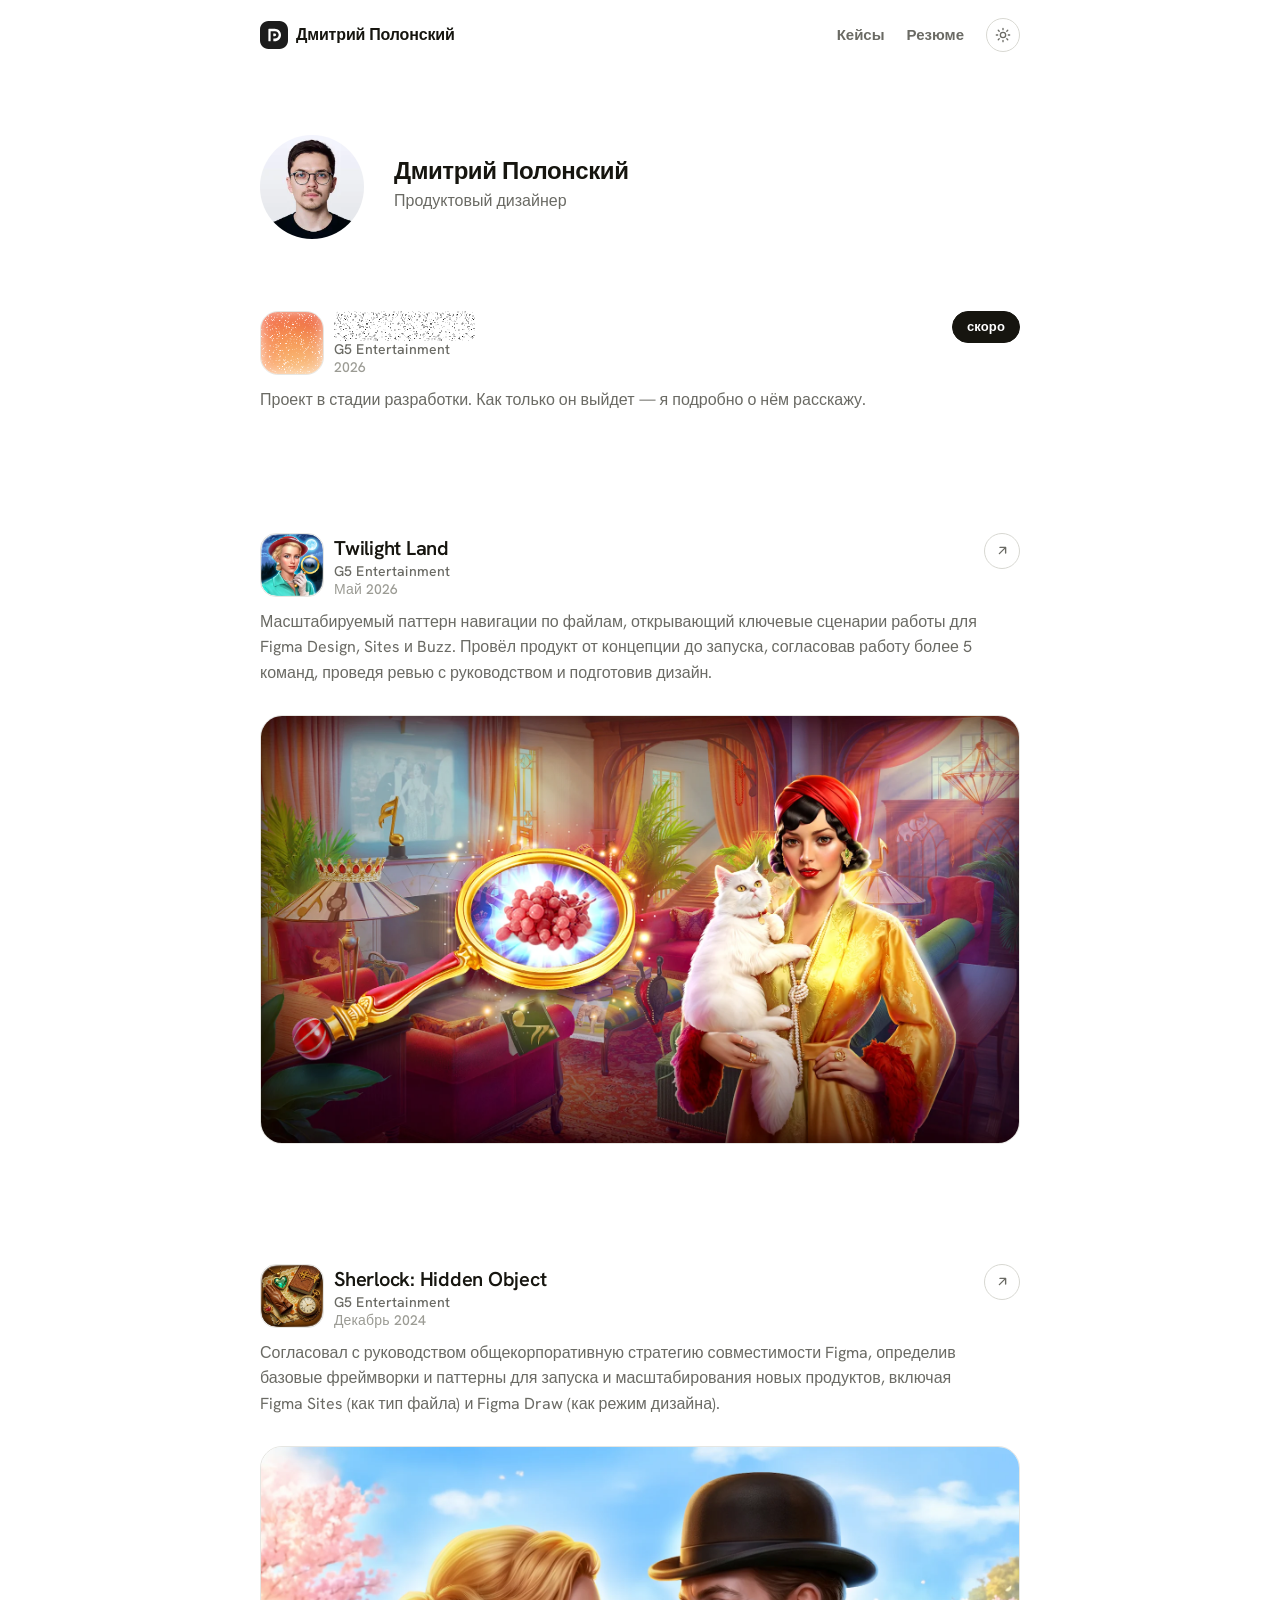
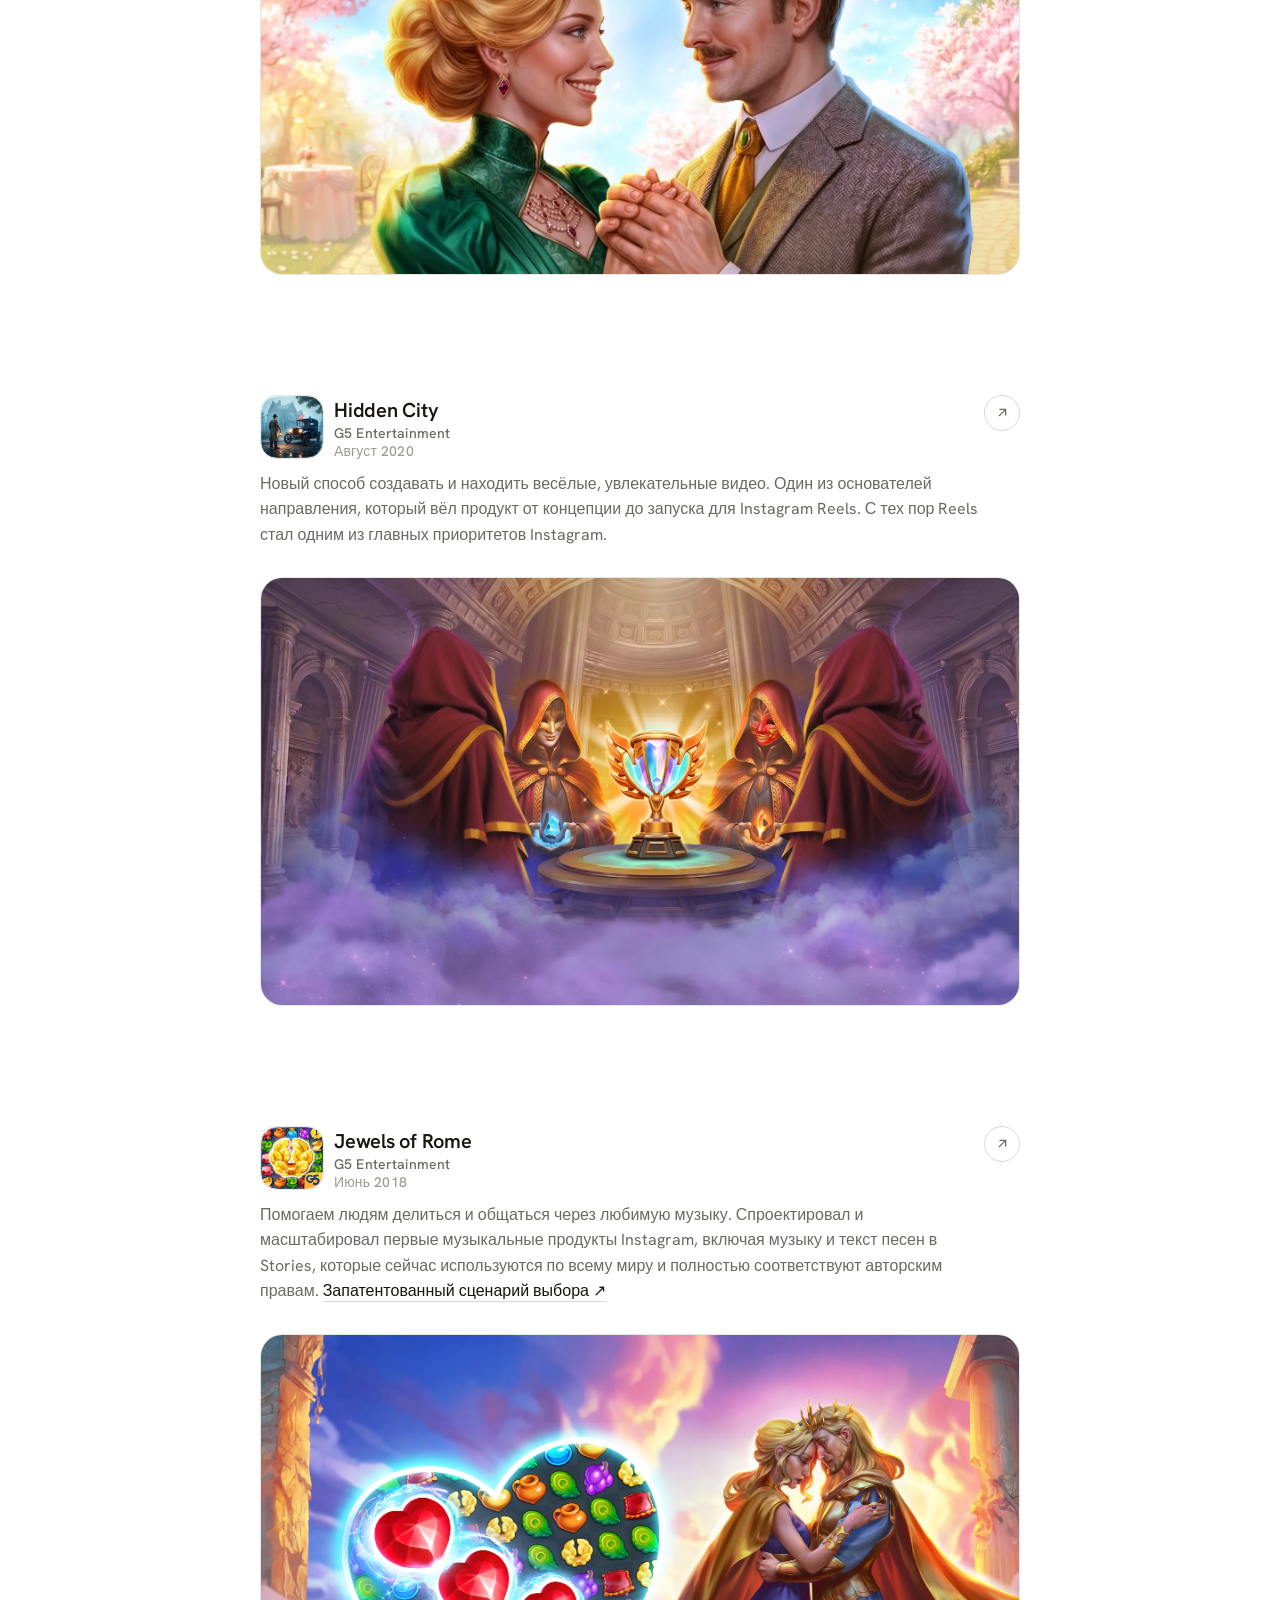
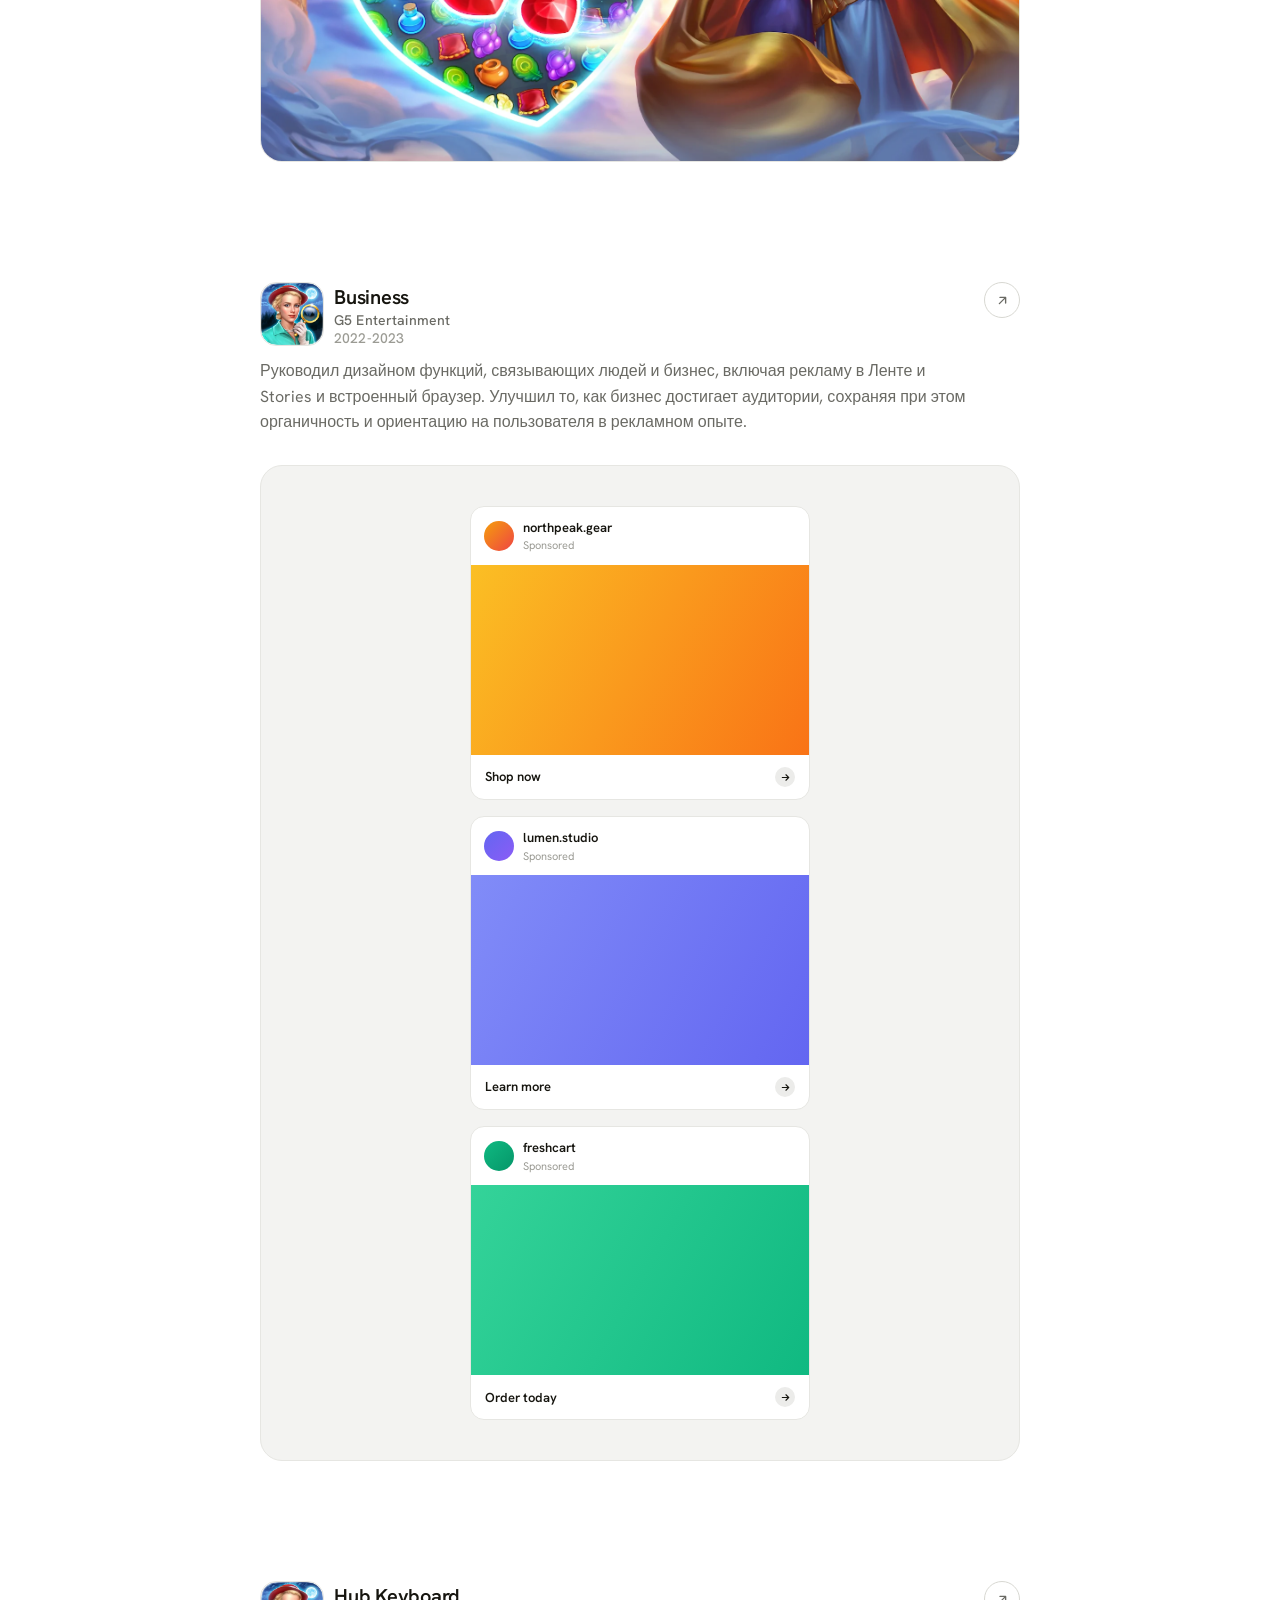
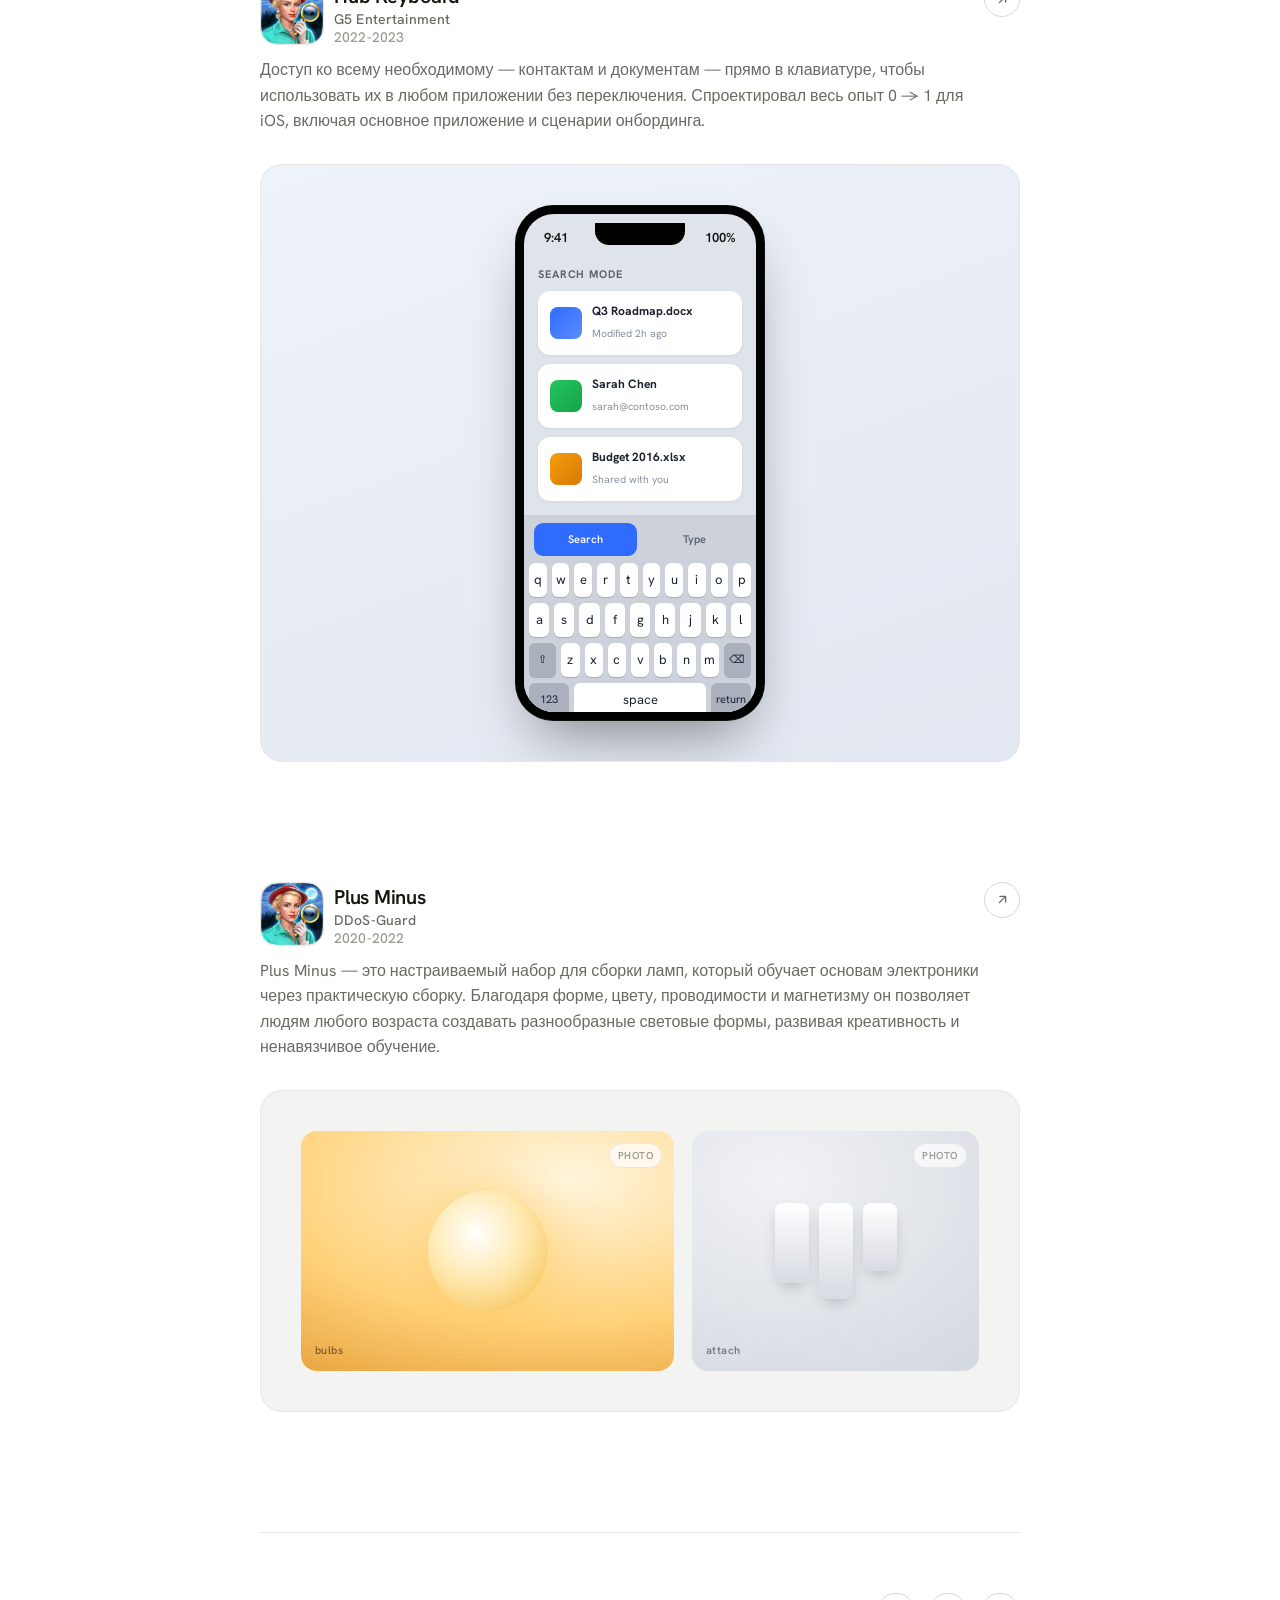
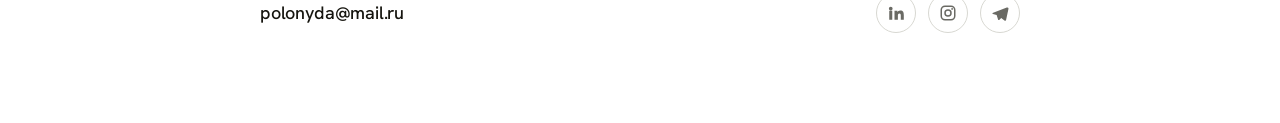
==== index.html @ 6152fa94 "Тема: theme-color обновляется пересозданием мета-тега — iOS надёжно подхватывает цвет статус-бара пр" ====
<!DOCTYPE html>
<html lang="ru" data-theme="light">
<head>
<meta charset="UTF-8" />
<meta name="viewport" content="width=device-width, initial-scale=1" />
<meta name="theme-color" content="#ffffff" />
<title>Дмитрий Полонский дизайнер интерфейсов</title>
<meta name="description" content="Дмитрий Полонский — дизайнер интерфейсов" />
<link rel="icon" type="image/svg+xml" href="assets/logo.svg" />
<link rel="stylesheet" href="styles.css?v=22" />
</head>
<body>

<!-- ============ NAV ============ -->
<header class="nav" id="nav">
  <div class="nav-inner">
    <a class="wordmark" href="/"><img class="logo" src="assets/logo.svg" alt="" aria-hidden="true" /> <span class="wm-first">Дмитрий</span>Полонский</a>
    <nav class="nav-right">
      <a class="nav-link" href="cases">Кейсы</a>
      <a class="nav-link" href="cv">Резюме</a>
      <button class="theme-toggle" id="themeBtn" aria-label="Toggle theme">
        <svg class="sun" viewBox="0 0 24 24" fill="none" stroke="currentColor" stroke-width="2" stroke-linecap="round"><circle cx="12" cy="12" r="4"/><path d="M12 2v2M12 20v2M4.9 4.9l1.4 1.4M17.7 17.7l1.4 1.4M2 12h2M20 12h2M4.9 19.1l1.4-1.4M17.7 6.3l1.4-1.4"/></svg>
        <svg class="moon" viewBox="0 0 24 24" fill="currentColor"><path d="M21 12.8A9 9 0 1 1 11.2 3a7 7 0 0 0 9.8 9.8z"/></svg>
      </button>
    </nav>
  </div>
</header>

<main id="top">

  <!-- ============ HERO ============ -->
  <section class="hero hero-row wrap" id="about" style="padding-top:64px">
    <img class="avatar" src="assets/avatar.webp" alt="Дмитрий Полонский" width="120" height="120" style="border-radius:100px" />
    <div class="hero-text">
      <h1>Дмитрий Полонский</h1>
      <p class="role">Продуктовый дизайнер</p>
    </div>
  </section>

  <!-- ============ FEED ============ -->
  <section class="feed wrap" style="padding-top:48px">

    <!-- 0 · NDA (spoiler) -->
    <article class="project reveal">
      <div class="project-icon spoiler"><img class="sp-c" src="assets/app-icon-nda.jpg" alt="" /></div>
      <div class="project-info"><a href="#" class="project-head">
        <span class="project-title"><span class="spoiler"><span class="sp-c">Проект в NDA</span></span></span>
      </a><div class="project-meta"><span class="company">G5 Entertainment</span><span class="period">2026</span></div></div>
      <span class="go go-soon">скоро</span>
      <p class="project-desc">Проект в стадии разработки. Как только он выйдет — я подробно о нём расскажу.</p>
    </article>

    <!-- 1 · Left Rail -->
    <article class="project reveal">
      <img class="project-icon" src="assets/app-icon.png" alt="" />
      <div class="project-info"><a href="#" class="project-head">
        <span class="project-title">Twilight Land</span>
      </a><div class="project-meta"><span class="company">G5 Entertainment</span><span class="period">Май 2026</span></div></div>
      <span class="go"><svg viewBox="0 0 24 24" fill="none" stroke="currentColor" stroke-width="2.2" stroke-linecap="round" stroke-linejoin="round"><path d="M7 17 17 7M8 7h9v9"/></svg></span>
      <p class="project-desc">Масштабируемый паттерн навигации по файлам, открывающий ключевые сценарии работы для Figma Design, Sites и Buzz. Провёл продукт от концепции до запуска, согласовав работу более 5 команд, проведя ревью с руководством и подготовив дизайн.</p>
      <div class="showcase">
        <img class="project-banner" src="assets/twilight-banner.png" alt="Twilight Land" />
      </div>
    </article>

    <!-- 2 · Interop -->
    <article class="project reveal">
      <img class="project-icon" src="assets/app-icon-sherlock.png" alt="" />
      <div class="project-info"><a href="#" class="project-head">
        <span class="project-title">Sherlock: Hidden Object</span>
      </a><div class="project-meta"><span class="company">G5 Entertainment</span><span class="period">Декабрь 2024</span></div></div>
      <span class="go"><svg viewBox="0 0 24 24" fill="none" stroke="currentColor" stroke-width="2.2" stroke-linecap="round" stroke-linejoin="round"><path d="M7 17 17 7M8 7h9v9"/></svg></span>
      <p class="project-desc">Согласовал с руководством общекорпоративную стратегию совместимости Figma, определив базовые фреймворки и паттерны для запуска и масштабирования новых продуктов, включая Figma Sites (как тип файла) и Figma Draw (как режим дизайна).</p>
      <div class="showcase">
        <img class="project-banner" src="assets/shelock-banner.png" alt="Sherlock: Hidden Object" />
      </div>
    </article>

    <!-- 3 · Reels -->
    <article class="project reveal">
      <img class="project-icon" src="assets/app-icon-hiddencity.png" alt="" />
      <div class="project-info"><a href="#" class="project-head">
        <span class="project-title">Hidden City</span>
      </a><div class="project-meta"><span class="company">G5 Entertainment</span><span class="period">Август 2020</span></div></div>
      <span class="go"><svg viewBox="0 0 24 24" fill="none" stroke="currentColor" stroke-width="2.2" stroke-linecap="round" stroke-linejoin="round"><path d="M7 17 17 7M8 7h9v9"/></svg></span>
      <p class="project-desc">Новый способ создавать и находить весёлые, увлекательные видео. Один из основателей направления, который вёл продукт от концепции до запуска для Instagram Reels. С тех пор Reels стал одним из главных приоритетов Instagram.</p>
      <div class="showcase">
        <img class="project-banner" src="assets/hiddencity-banner.png" alt="Hidden City" />
      </div>
    </article>

    <!-- 4 · Music -->
    <article class="project reveal">
      <img class="project-icon" src="assets/app-icon-rome.png" alt="" />
      <div class="project-info"><a href="#" class="project-head">
        <span class="project-title">Jewels of Rome</span>
      </a><div class="project-meta"><span class="company">G5 Entertainment</span><span class="period">Июнь 2018</span></div></div>
      <span class="go"><svg viewBox="0 0 24 24" fill="none" stroke="currentColor" stroke-width="2.2" stroke-linecap="round" stroke-linejoin="round"><path d="M7 17 17 7M8 7h9v9"/></svg></span>
      <p class="project-desc">Помогаем людям делиться и общаться через любимую музыку. Спроектировал и масштабировал первые музыкальные продукты Instagram, включая музыку и текст песен в Stories, которые сейчас используются по всему миру и полностью соответствуют авторским правам. <a href="https://patents.google.com/patent/US11126344B2" style="color:var(--text);border-bottom:1.5px solid var(--line-strong)">Запатентованный сценарий выбора ↗</a></p>
      <div class="showcase">
        <img class="project-banner" src="assets/rome-banner.png" alt="Jewels of Rome" />
      </div>
    </article>

    <!-- 5 · Business -->
    <article class="project reveal">
      <img class="project-icon" src="assets/app-icon.png" alt="" />
      <div class="project-info"><a href="#" class="project-head">
        <span class="project-title">Business</span>
      </a><div class="project-meta"><span class="company">G5 Entertainment</span><span class="period">2022-2023</span></div></div>
      <span class="go"><svg viewBox="0 0 24 24" fill="none" stroke="currentColor" stroke-width="2.2" stroke-linecap="round" stroke-linejoin="round"><path d="M7 17 17 7M8 7h9v9"/></svg></span>
      <p class="project-desc">Руководил дизайном функций, связывающих людей и бизнес, включая рекламу в Ленте и Stories и встроенный браузер. Улучшил то, как бизнес достигает аудитории, сохраняя при этом органичность и ориентацию на пользователя в рекламном опыте.</p>
      <div class="showcase pad" style="background:var(--surface)">
        <div class="ads">
          <div class="ad">
            <div class="ad-top"><span class="pf" style="background:linear-gradient(135deg,#f59e0b,#ef4444)"></span><div><div class="nm">northpeak.gear</div><div class="sp">Sponsored</div></div></div>
            <div class="ad-img" style="background:linear-gradient(120deg,#fbbf24,#f97316)"></div>
            <div class="ad-cta">Shop now <span class="arrow"><svg viewBox="0 0 24 24" fill="none" stroke="currentColor" stroke-width="2.4" stroke-linecap="round"><path d="M5 12h14M13 6l6 6-6 6"/></svg></span></div>
          </div>
          <div class="ad">
            <div class="ad-top"><span class="pf" style="background:linear-gradient(135deg,#6366f1,#8b5cf6)"></span><div><div class="nm">lumen.studio</div><div class="sp">Sponsored</div></div></div>
            <div class="ad-img" style="background:linear-gradient(120deg,#818cf8,#6366f1)"></div>
            <div class="ad-cta">Learn more <span class="arrow"><svg viewBox="0 0 24 24" fill="none" stroke="currentColor" stroke-width="2.4" stroke-linecap="round"><path d="M5 12h14M13 6l6 6-6 6"/></svg></span></div>
          </div>
          <div class="ad">
            <div class="ad-top"><span class="pf" style="background:linear-gradient(135deg,#10b981,#059669)"></span><div><div class="nm">freshcart</div><div class="sp">Sponsored</div></div></div>
            <div class="ad-img" style="background:linear-gradient(120deg,#34d399,#10b981)"></div>
            <div class="ad-cta">Order today <span class="arrow"><svg viewBox="0 0 24 24" fill="none" stroke="currentColor" stroke-width="2.4" stroke-linecap="round"><path d="M5 12h14M13 6l6 6-6 6"/></svg></span></div>
          </div>
        </div>
      </div>
    </article>

    <!-- 6 · Hub Keyboard -->
    <article class="project reveal">
      <img class="project-icon" src="assets/app-icon.png" alt="" />
      <div class="project-info"><a href="#" class="project-head">
        <span class="project-title">Hub Keyboard</span>
      </a><div class="project-meta"><span class="company">G5 Entertainment</span><span class="period">2022-2023</span></div></div>
      <span class="go"><svg viewBox="0 0 24 24" fill="none" stroke="currentColor" stroke-width="2.2" stroke-linecap="round" stroke-linejoin="round"><path d="M7 17 17 7M8 7h9v9"/></svg></span>
      <p class="project-desc">Доступ ко всему необходимому — контактам и документам — прямо в клавиатуре, чтобы использовать их в любом приложении без переключения. Спроектировал весь опыт 0 → 1 для iOS, включая основное приложение и сценарии онбординга.</p>
      <div class="showcase pad" style="background:linear-gradient(160deg,#eef2f9,#e2e7f1);display:grid;place-items:center">
        <div class="phone">
          <div class="phone-screen kb-screen">
            <div class="notch"></div>
            <div class="statusbar" style="padding-top:14px"><span>9:41</span><span class="icons" style="color:#111">100%</span></div>
            <div class="kb-content">
              <div class="kb-mode-label">Search Mode</div>
              <div class="kb-card"><span class="ci" style="background:linear-gradient(135deg,#2f6bff,#5b8cff)"></span><div class="ct"><b>Q3 Roadmap.docx</b><span>Modified 2h ago</span></div></div>
              <div class="kb-card"><span class="ci" style="background:linear-gradient(135deg,#22c55e,#16a34a)"></span><div class="ct"><b>Sarah Chen</b><span>sarah@contoso.com</span></div></div>
              <div class="kb-card"><span class="ci" style="background:linear-gradient(135deg,#f59e0b,#d97706)"></span><div class="ct"><b>Budget 2016.xlsx</b><span>Shared with you</span></div></div>
            </div>
            <div style="background:#cdd2da;padding:0 5px">
              <div class="kb-bar"><span class="tab on">Search</span><span class="tab">Type</span></div>
            </div>
            <div class="keyboard">
              <div class="kb-row"><span class="key">q</span><span class="key">w</span><span class="key">e</span><span class="key">r</span><span class="key">t</span><span class="key">y</span><span class="key">u</span><span class="key">i</span><span class="key">o</span><span class="key">p</span></div>
              <div class="kb-row"><span class="key">a</span><span class="key">s</span><span class="key">d</span><span class="key">f</span><span class="key">g</span><span class="key">h</span><span class="key">j</span><span class="key">k</span><span class="key">l</span></div>
              <div class="kb-row"><span class="key fn">⇧</span><span class="key">z</span><span class="key">x</span><span class="key">c</span><span class="key">v</span><span class="key">b</span><span class="key">n</span><span class="key">m</span><span class="key fn">⌫</span></div>
              <div class="kb-row"><span class="key fn">123</span><span class="key" style="flex:5">space</span><span class="key fn">return</span></div>
            </div>
          </div>
        </div>
      </div>
    </article>

    <!-- 7 · Plus Minus -->
    <article class="project reveal">
      <img class="project-icon" src="assets/app-icon.png" alt="" />
      <div class="project-info"><a href="#" class="project-head">
        <span class="project-title">Plus Minus</span>
      </a><div class="project-meta"><span class="company">DDoS-Guard</span><span class="period">2020-2022</span></div></div>
      <span class="go"><svg viewBox="0 0 24 24" fill="none" stroke="currentColor" stroke-width="2.2" stroke-linecap="round" stroke-linejoin="round"><path d="M7 17 17 7M8 7h9v9"/></svg></span>
      <p class="project-desc">Plus Minus — это настраиваемый набор для сборки ламп, который обучает основам электроники через практическую сборку. Благодаря форме, цвету, проводимости и магнетизму он позволяет людям любого возраста создавать разнообразные световые формы, развивая креативность и ненавязчивое обучение.</p>
      <div class="showcase pad" style="background:var(--surface)">
        <div class="pm">
          <div class="ph a">
            <div class="lamp"></div>
            <span class="ph-cap">bulbs</span>
            <span class="ph-tag">Photo</span>
          </div>
          <div class="ph b">
            <div class="modules"><i></i><i></i><i></i></div>
            <span class="ph-cap">attach</span>
            <span class="ph-tag">Photo</span>
          </div>
        </div>
      </div>
    </article>

  </section>

  <!-- ============ FOOTER ============ -->
  <footer class="footer wrap">
    <a class="email" href="mailto:polonyda@mail.ru">polonyda@mail.ru</a>
    <div class="socials">
      <a href="https://www.linkedin.com/in/polonsky-dmitry/" target="_blank" rel="noopener" aria-label="LinkedIn"><svg viewBox="0 0 24 24" fill="currentColor"><path d="M4.98 3.5a2.5 2.5 0 1 1 0 5 2.5 2.5 0 0 1 0-5zM3 9h4v12H3zM10 9h3.8v1.7h.05c.53-1 1.83-2.05 3.77-2.05 4.03 0 4.78 2.65 4.78 6.1V21h-4v-5.4c0-1.3-.02-2.96-1.8-2.96-1.8 0-2.08 1.4-2.08 2.86V21H10z"/></svg></a>
      <a href="https://www.instagram.com/polonyda/" target="_blank" rel="noopener" aria-label="Instagram"><svg viewBox="0 0 24 24" fill="none" stroke="currentColor" stroke-width="2"><rect x="3" y="3" width="18" height="18" rx="5"/><circle cx="12" cy="12" r="4"/><circle cx="17.5" cy="6.5" r="1.2" fill="currentColor" stroke="none"/></svg></a>
      <a href="https://t.me/PolonskDA" target="_blank" rel="noopener" aria-label="Telegram"><svg viewBox="0 0 24 24" fill="currentColor"><path d="M21.94 4.3 2.9 11.64c-1.3.52-1.29 1.26-.24 1.58l4.88 1.52 1.88 5.78c.24.66.12.92.81.92.53 0 .77-.24 1.06-.53l2.3-2.24 4.79 3.54c.88.49 1.51.24 1.73-.82l3.13-14.74c.32-1.3-.5-1.88-1.31-1.57z"/></svg></a>
    </div>
  </footer>

</main>

<script src="image-slot.js"></script>
<script>
// Theme: respect saved choice, else system preference
(function () {
  const root = document.documentElement;
  const saved = localStorage.getItem('jk-theme');
  const prefersDark = window.matchMedia('(prefers-color-scheme: dark)').matches;
  root.setAttribute('data-theme', saved || (prefersDark ? 'dark' : 'light'));
  const setTC = () => { const col = getComputedStyle(root).getPropertyValue('--bg').trim() || '#ffffff'; const old = document.querySelector('meta[name="theme-color"]'); if (old) old.remove(); const m = document.createElement('meta'); m.setAttribute('name', 'theme-color'); m.setAttribute('content', col); document.head.appendChild(m); };
  setTC();
  const btn = document.getElementById('themeBtn');
  btn.addEventListener('click', () => {
    const next = root.getAttribute('data-theme') === 'dark' ? 'light' : 'dark';
    root.setAttribute('data-theme', next);
    localStorage.setItem('jk-theme', next);
    setTC();
  });
})();
// Nav border on scroll
(function () {
  const nav = document.getElementById('nav');
  const onScroll = () => nav.classList.toggle('scrolled', window.scrollY > 8);
  onScroll();
  window.addEventListener('scroll', onScroll, { passive: true });
})();
// Scroll reveal
(function () {
  const items = document.querySelectorAll('.reveal');
  if (!('IntersectionObserver' in window)) { items.forEach((el) => el.classList.add('in')); return; }
  const io = new IntersectionObserver((entries) => {
    entries.forEach((e) => { if (e.isIntersecting) { e.target.classList.add('in'); io.unobserve(e.target); } });
  }, { threshold: 0.12, rootMargin: '0px 0px -8% 0px' });
  items.forEach((el) => io.observe(el));
})();
// Telegram-style spoiler particles (smooth, lightweight)
(function () {
  const spoilers = Array.from(document.querySelectorAll('.spoiler'));
  if (!spoilers.length) return;

  // One small seamless (toroidal) particle field, simulated once per frame,
  // then tiled over every spoiler via a repeating pattern. Heavy math touches
  // only TILE×TILE pixels regardless of how big/many the spoilers are → cheap @ 60fps.
  const TILE = 128;
  function mkTile() {
    const c = document.createElement('canvas'); c.width = c.height = TILE;
    const ctx = c.getContext('2d');
    const img = ctx.createImageData(TILE, TILE);
    return { c, ctx, img, buf: new Uint32Array(img.data.buffer) };
  }
  const white = mkTile(), black = mkTile();

  const N = Math.round((TILE * TILE) / 22);
  const ps = [];
  for (let i = 0; i < N; i++) {
    ps.push({
      x: Math.random() * TILE, y: Math.random() * TILE,
      vx: (Math.random() - 0.5) * 12, vy: (Math.random() - 0.5) * 12,
      a: Math.random(),
      da: (Math.random() * 0.03 + 0.008) * (Math.random() < 0.5 ? -1 : 1),
      s: Math.random() < 0.5 ? 1 : 2
    });
  }

  // title dots: black on light theme, white on dark theme; everything else white
  const isDark = () => document.documentElement.getAttribute('data-theme') === 'dark';
  const tileFor = (f) => (f.isTitle && !isDark()) ? black.c : white.c;
  const fields = spoilers.map((el) => {
    const c = document.createElement('canvas');
    c.className = 'spoiler-fx';
    el.appendChild(c);
    const f = { el, c, ctx: c.getContext('2d'), isTitle: !!el.closest('.project-title'), w: 0, h: 0, visible: true };
    f.tile = tileFor(f);
    return f;
  });
  new MutationObserver(() => { for (const f of fields) f.tile = tileFor(f); })
    .observe(document.documentElement, { attributes: true, attributeFilter: ['data-theme'] });
  const RS = 2;  // 2× res everywhere → smaller, denser particles like on mobile
  function resize() {
    for (const f of fields) {
      const r = f.el.getBoundingClientRect();
      f.w = Math.max(1, Math.round(r.width * RS));
      f.h = Math.max(1, Math.round(r.height * RS));
      f.c.width = f.w; f.c.height = f.h;
    }
  }
  resize();
  window.addEventListener('resize', resize);
  window.addEventListener('load', resize);
  // recompute once each spoiler reaches its real size (e.g. after the banner image loads)
  if ('ResizeObserver' in window) {
    const ro = new ResizeObserver(() => resize());
    fields.forEach((f) => ro.observe(f.el));
  }

  const wb = white.buf, bb = black.buf;
  let last = performance.now(), running = true;
  function frame(now) {
    if (running) requestAnimationFrame(frame);
    const step = Math.min((now - last) / 1000, 0.05);
    last = now;

    wb.fill(0); bb.fill(0);
    for (const p of ps) {
      p.x += p.vx * step; p.y += p.vy * step;
      if (p.x < 0) p.x += TILE; else if (p.x >= TILE) p.x -= TILE;
      if (p.y < 0) p.y += TILE; else if (p.y >= TILE) p.y -= TILE;
      p.a += p.da;
      if (p.a <= 0.05) { p.a = 0.05; p.da = -p.da; }
      else if (p.a >= 1) { p.a = 1; p.da = -p.da; }
      const al = (p.a * 255) << 24, wc = al | 0x00ffffff, bc = al;
      const px = p.x | 0, py = p.y | 0;
      const put = (xx, yy) => {
        const i = ((yy & (TILE - 1)) * TILE) + (xx & (TILE - 1)); // wrap (TILE is pow2)
        wb[i] = wc; bb[i] = bc;
      };
      put(px, py);
      if (p.s === 2) { put(px + 1, py); put(px, py + 1); put(px + 1, py + 1); }
    }
    white.ctx.putImageData(white.img, 0, 0);
    black.ctx.putImageData(black.img, 0, 0);

    for (const f of fields) {
      if (!f.visible) continue;
      const ctx = f.ctx;
      ctx.clearRect(0, 0, f.w, f.h);
      ctx.fillStyle = ctx.createPattern(f.tile, 'repeat');
      ctx.fillRect(0, 0, f.w, f.h);
    }
  }

  if ('IntersectionObserver' in window) {
    const io = new IntersectionObserver((entries) => {
      entries.forEach((e) => {
        const f = fields.find((x) => x.el === e.target);
        if (f) f.visible = e.isIntersecting;
      });
    }, { rootMargin: '60px' });
    fields.forEach((f) => io.observe(f.el));
  }
  document.addEventListener('visibilitychange', () => {
    if (document.hidden) { running = false; }
    else if (!running) { running = true; last = performance.now(); requestAnimationFrame(frame); }
  });

  requestAnimationFrame(frame);
})();
</script>
</body>
</html>
---- styles.css ----
/* ============================================================
   Portfolio — jasonkim.me style recreation
   ============================================================ */

@import url('https://fonts.googleapis.com/css2?family=Hanken+Grotesk:ital,wght@0,400;0,500;0,600;0,700;1,400&display=swap');

:root {
  --font: 'Hanken Grotesk', -apple-system, BlinkMacSystemFont, 'Segoe UI', sans-serif;

  /* Light theme */
  --bg: #ffffff;
  --bg-soft: #f6f6f5;
  --surface: #f3f3f1;
  --surface-2: #ececea;
  --text: #16150f;
  --text-2: #6a6a64;
  --text-3: #9b9b94;
  --line: #e6e6e2;
  --line-strong: #d8d8d2;
  --accent: #16150f;
  --max: 760px;
  --gap-section: 120px;
  --radius-card: 22px;
}

:root[data-theme="dark"] {
  --bg: #0c0c0d;
  --bg-soft: #131314;
  --surface: #161618;
  --surface-2: #1f1f22;
  --text: #f3f3ee;
  --text-2: #9a9a93;
  --text-3: #6d6d67;
  --line: #232325;
  --line-strong: #2c2c2f;
  --accent: #f3f3ee;
}

* { box-sizing: border-box; margin: 0; padding: 0; }

html { scroll-behavior: smooth; background: var(--bg); }

body {
  font-family: var(--font);
  background: var(--bg);
  color: var(--text);
  -webkit-font-smoothing: antialiased;
  text-rendering: optimizeLegibility;
  line-height: 1.5;
  transition: background .4s ease, color .4s ease;
}

a { color: inherit; text-decoration: none; }

::selection { background: #16150f; color: #fff; }
:root[data-theme="dark"] ::selection { background: #f3f3ee; color: #0c0c0d; }

/* ---------- Layout ---------- */
.wrap { max-width: var(--max); margin: 0 auto; padding: 0; }

/* ---------- Nav ---------- */
.nav {
  position: sticky; top: 0; z-index: 50;
  backdrop-filter: saturate(180%) blur(18px);
  -webkit-backdrop-filter: saturate(180%) blur(18px);
  background: color-mix(in srgb, var(--bg) 72%, transparent);
  border-bottom: 1px solid transparent;
  transition: border-color .3s ease, background .3s ease;
}
.nav.scrolled { border-bottom-color: var(--line); }
.nav-inner {
  max-width: var(--max); margin: 0 auto; padding: 18px 0;
  display: flex; align-items: center; justify-content: space-between; gap: 40px;
}
.wordmark {
  font-weight: 600; font-size: 16px; letter-spacing: -.01em;
  display: inline-flex; align-items: center;
  white-space: nowrap;
}
.wordmark .wm-first { margin-right: 4px; }
.wordmark .logo {
  width: 28px; height: 28px; margin-right: 8px;
  display: block; color: var(--text);
  flex: none;
  transition: filter .2s ease;
}
[data-theme="dark"] .wordmark .logo { filter: invert(1); }
.nav-right { display: flex; align-items: center; gap: 22px; }
.nav-link {
  font-size: 15px; color: var(--text-2); font-weight: 600;
  transition: color .2s ease;
}
.nav-link:hover { color: var(--text); }
.nav-link.active { color: var(--text); }
.theme-toggle {
  width: 34px; height: 34px; border-radius: 50%;
  border: 1px solid var(--line-strong); background: transparent;
  display: grid; place-items: center; cursor: pointer;
  color: var(--text-2); transition: all .2s ease;
}
.theme-toggle:hover { color: var(--text); border-color: var(--text-3); transform: rotate(-15deg); }
.theme-toggle svg { width: 16px; height: 16px; }
.theme-toggle .moon { display: none; }
:root[data-theme="dark"] .theme-toggle .sun { display: none; }
:root[data-theme="dark"] .theme-toggle .moon { display: block; }

/* ---------- Hero ---------- */
.hero { padding: 92px 0 24px; }
.hero image-slot, .hero .avatar {
  width: 92px; height: 92px; display: block; margin-bottom: 30px;
  border-radius: 50%; object-fit: cover;
}
.hero h1 {
  font-size: 24px; font-weight: 600; letter-spacing: -.018em;
  line-height: 1.15; margin-bottom: 10px;
}
.hero .role { font-size: 16px; color: var(--text-2); font-weight: 400; }
.hero .role { margin-bottom: 4px; }
.hero .prev { font-size: 16px; color: var(--text-3); font-weight: 400; }

/* ---------- CV page ---------- */
.hero-row {
  display: flex; align-items: center; gap: 30px;
}
.hero-row .avatar {
  width: 104px; height: 104px; margin-bottom: 0; flex: none;
}
.hero-row h1 { margin-bottom: 4px; }
.hero-row .hero-text { min-width: 0; }

.cv { padding: 64px 0 30px; }
.cv-group { margin-bottom: 72px; }
.cv-group:last-of-type { margin-bottom: 30px; }
.cv-group-title {
  font-size: 13px; font-weight: 600; text-transform: uppercase;
  letter-spacing: .09em; color: var(--text-3);
  padding-bottom: 16px; margin-bottom: 4px;
  border-bottom: 1px solid var(--line);
}
.cv-entry {
  display: grid; grid-template-columns: 120px 1fr; gap: 28px;
  padding: 26px 0; border-bottom: 1px solid var(--line);
}
.cv-entry:last-child { border-bottom: none; }
.cv-year {
  font-size: 14px; color: var(--text-3); font-weight: 500;
  letter-spacing: .01em; padding-top: 4px;
}
.cv-role {
  font-size: 17px; font-weight: 600; letter-spacing: -.01em;
  line-height: 1.35; color: var(--text);
}
.cv-role .ext {
  display: inline-block; font-weight: 400; color: var(--text-3);
  transition: transform .25s ease, color .2s ease;
}
a.cv-role { border-bottom: 1.5px solid transparent; transition: border-color .2s ease; }
a.cv-role:hover { border-bottom-color: var(--line-strong); }
a.cv-role:hover .ext { transform: translate(2px,-2px); color: var(--text); }
.cv-desc {
  font-size: 16px; color: var(--text-2); line-height: 1.55;
  margin-top: 8px; max-width: 540px; text-wrap: pretty;
}
.cv-people { display: flex; flex-wrap: wrap; gap: 7px; margin-top: 18px; }
.cv-ava {
  width: 34px; height: 34px; border-radius: 50%;
  display: grid; place-items: center; flex: none;
  font-size: 11.5px; font-weight: 600; letter-spacing: .02em;
  background: var(--surface); color: var(--text-2);
  border: 1px solid var(--line);
  transition: transform .2s cubic-bezier(.4,0,.2,1), background .2s ease, color .2s ease, border-color .2s ease;
}
a.cv-ava:hover {
  background: var(--accent); color: var(--bg);
  border-color: var(--accent); transform: translateY(-3px);
}

/* ---------- Page intro (shared) ---------- */
.page-head { padding: 60px 0 44px; }
.page-head h1 { font-size: 24px; font-weight: 600; letter-spacing: -.018em; }
.page-head p { font-size: 16px; color: var(--text-2); margin-top: 8px; max-width: 520px; text-wrap: pretty; }

/* ---------- Cases index ---------- */
.case-list { display: grid; grid-template-columns: 1fr 1fr; gap: 44px 28px; margin-bottom: 76px; }
.case-card { display: flex; flex-direction: column; }
.case-cover {
  aspect-ratio: 4/3; border-radius: 18px; overflow: hidden;
  display: grid; place-items: center;
  background: linear-gradient(150deg, var(--cg1, #e9eefc), var(--cg2, #f5f1ff));
}
.cover-screen {
  width: 60%; background: var(--bg); border-radius: 14px; padding: 14px;
  box-shadow: 0 22px 46px -18px rgba(0,0,0,.32);
  display: flex; flex-direction: column; gap: 8px;
  transition: transform .45s cubic-bezier(.2,.7,.2,1);
}
.case-card:hover .cover-screen { transform: translateY(-7px); }
.cs-top { display: flex; align-items: center; gap: 8px; margin-bottom: 2px; }
.cs-dot { width: 18px; height: 18px; border-radius: 50%; background: var(--accent2, #2f6bff); flex: none; }
.cs-hero { height: 44px; border-radius: 8px; background: var(--accent2, #2f6bff); opacity: .92; margin-bottom: 2px; }
.cs-line { height: 7px; border-radius: 4px; background: var(--surface-2); display: block; }
.cs-line.lg { height: 9px; }
.case-meta { font-size: 14px; color: var(--text-3); font-weight: 500; margin-top: 20px; }
.case-title-link {
  font-size: 20px; font-weight: 600; letter-spacing: -.012em; margin: 0;
  display: inline-block; border-bottom: 1.5px solid transparent; transition: border-color .2s ease;
}
.case-title-link:hover { border-bottom-color: var(--line-strong); }
.case-title-link .ext { font-weight: 400; color: var(--text-3); }
.case-card .case-desc { font-size: 15px; color: var(--text-2); line-height: 1.55; margin-top: 8px; max-width: 420px; text-wrap: pretty; }

/* ---------- Case detail ---------- */
.case-detail { padding: 28px 0 24px; }
.case-back { font-size: 14px; color: var(--text-3); font-weight: 500; display: inline-block; margin-bottom: 40px; transition: color .2s ease; }
.case-back:hover { color: var(--text); }
.case-eyebrow { font-size: 13px; font-weight: 600; text-transform: uppercase; letter-spacing: .09em; color: var(--text-3); margin-bottom: 14px; }
.case-head h1 { font-size: 32px; font-weight: 600; letter-spacing: -.02em; line-height: 1.12; }
.case-lead { font-size: 18px; color: var(--text-2); line-height: 1.55; margin-top: 16px; max-width: 600px; text-wrap: pretty; }
.case-facts { display: grid; grid-template-columns: repeat(4,1fr); gap: 18px; margin: 40px 0; padding: 24px 0; border-top: 1px solid var(--line); border-bottom: 1px solid var(--line); }
.case-facts span { display: block; font-size: 12px; text-transform: uppercase; letter-spacing: .06em; color: var(--text-3); margin-bottom: 6px; }
.case-facts b { font-size: 15px; font-weight: 500; }
.case-figure { margin: 36px 0; }
.case-figure image-slot { display: block; width: 100%; aspect-ratio: 16/10; }
.case-figure .cap { font-size: 13px; color: var(--text-3); margin-top: 12px; text-align: center; }
.case-section { margin-top: 60px; }
.case-section h2 { font-size: 22px; font-weight: 600; letter-spacing: -.015em; margin-bottom: 14px; }
.case-section p { font-size: 16px; color: var(--text-2); line-height: 1.65; max-width: 600px; margin-bottom: 16px; text-wrap: pretty; }
.case-metrics { display: grid; grid-template-columns: repeat(3,1fr); gap: 24px; margin-top: 30px; }
.case-metric .n { font-size: 30px; font-weight: 600; letter-spacing: -.02em; }
.case-metric .l { font-size: 14px; color: var(--text-2); margin-top: 4px; text-wrap: pretty; }
.case-next { margin-top: 76px; padding-top: 30px; border-top: 1px solid var(--line); }
.case-next .lbl { display: block; font-size: 13px; text-transform: uppercase; letter-spacing: .08em; color: var(--text-3); margin-bottom: 8px; font-weight: 600; }
.case-next a { font-size: 20px; font-weight: 600; letter-spacing: -.012em; }
.case-next a .ext { font-weight: 400; color: var(--text-3); }

/* ---------- Project feed ---------- */
.feed { padding: 80px 0 40px; }
.project {
  margin-bottom: var(--gap-section);
  display: grid; grid-template-columns: 64px 1fr auto;
  align-items: center; column-gap: 10px;
}
.project:last-child { margin-bottom: 40px; }

.project-icon {
  grid-column: 1;
  width: 64px; height: 64px; border-radius: 16px;
  object-fit: cover; display: block;
  border: 1px solid var(--line);
}
.project-info { grid-column: 2; height: 64px; display: flex; flex-direction: column; justify-content: center; gap: 0; }
.go { grid-column: 3; align-self: start; }
.project-desc, .showcase { grid-column: 1 / -1; }
.project:first-child .project-desc { margin-bottom: 0; }

.project-head {
  display: flex; align-items: baseline; justify-content: space-between;
  gap: 16px; margin: 0;
}
.project-title {
  font-size: 20px; font-weight: 600; letter-spacing: -.012em;
}
.go {
  flex-shrink: 0; width: 36px; height: 36px; border-radius: 50%;
  border: 1px solid var(--line-strong); display: grid; place-items: center;
  color: var(--text-2); transition: all .25s cubic-bezier(.4,0,.2,1);
}
.go.go-soon {
  width: auto; height: 32px; padding: 0 14px; border-radius: 16px;
  font-size: 13px; font-weight: 600; letter-spacing: .01em;
  background: var(--text); color: var(--bg); border-color: var(--text);
}
.project:hover .go.go-soon { background: var(--text); color: var(--bg); border-color: var(--text); }
.project:hover .go { background: var(--accent); color: var(--bg); border-color: var(--accent); }
.go svg { width: 15px; height: 15px; transition: transform .25s ease; }
.project:hover .go svg { transform: translate(2px,-2px); }

.project-meta {
  font-size: 14px; color: var(--text-3); font-weight: 500;
  letter-spacing: .01em;
  display: flex; flex-direction: column; gap: 2px;
}
.project-meta .company,
.project-meta .period { height: 16px; line-height: 16px; }
.project-meta .company { color: var(--text-2); }
.project-desc {
  font-size: 16px; color: var(--text-2); line-height: 1.6;
  max-width: 720px; margin-top: 12px; margin-bottom: 30px; text-wrap: pretty;
}

/* Showcase card */
.showcase {
  border-radius: var(--radius-card);
  overflow: hidden; position: relative;
  border: 1px solid var(--line);
}
.showcase.pad { padding: 40px; }
.showcase.tall { min-height: 420px; }
.project-banner { display: block; width: 100%; height: auto; }

/* Telegram-style spoiler (non-removable) */
.spoiler {
  position: relative; display: inline-block; overflow: hidden;
  border-radius: inherit; cursor: default; vertical-align: bottom;
  color: var(--text);
}
.spoiler .sp-c { display: block; filter: blur(7px); transform: scale(1.08); }
.spoiler::before {
  content: ""; position: absolute; inset: 0; border-radius: inherit;
  background: rgba(18,18,28,.62); pointer-events: none;
}
.spoiler canvas.spoiler-fx {
  position: absolute; inset: 0; width: 100%; height: 100%;
  pointer-events: none; border-radius: inherit; z-index: 1;
}
/* block selecting / dragging / saving the hidden image */
.spoiler, .spoiler img {
  user-select: none; -webkit-user-select: none;
}
.spoiler img {
  pointer-events: none; -webkit-user-drag: none; -webkit-touch-callout: none;
}
.spoiler-label {
  position: absolute; top: 50%; left: 50%; transform: translate(-50%, -50%);
  z-index: 2;
  color: #fff; font-weight: 900; letter-spacing: .06em;
  font-size: clamp(28px, 6vw, 56px);
  background: rgba(255,255,255,.36);
  backdrop-filter: blur(8px); -webkit-backdrop-filter: blur(8px);
  padding: .11em .6em; border-radius: var(--radius-card);
  pointer-events: none; user-select: none;
}

.project-title .spoiler { border-radius: 6px; padding: 0 6px; }
.project-title .spoiler .sp-c { transform: none; color: transparent; }
.project-title .spoiler::before { background: transparent; }

.project-icon.spoiler { padding: 0; border-radius: 18px; overflow: hidden; }
.project-icon.spoiler .sp-c { width: 100%; height: 100%; object-fit: cover; }
.project-icon.spoiler::before, .project-icon.spoiler canvas.spoiler-fx { border-radius: 18px; }
.project-icon.spoiler::before { background: transparent; }

.spoiler-block { display: block; width: 100%; }

/* reveal */
.reveal { opacity: 0; transform: translateY(22px); transition: opacity .7s ease, transform .7s cubic-bezier(.2,.7,.2,1); }
.reveal.in { opacity: 1; transform: none; }

/* ---------- Footer ---------- */
.footer {
  padding: 60px 0 90px; border-top: 1px solid var(--line); margin-top: 40px;
  display: flex; align-items: center; justify-content: space-between; gap: 20px;
}
.footer .email {
  font-size: 18px; font-weight: 500; letter-spacing: -.01em;
  display: inline-block;
  border-bottom: 1.5px solid transparent; transition: border-color .2s ease;
}
.footer .email:hover { border-bottom-color: var(--text); }
.socials { display: flex; gap: 12px; }
.socials a {
  width: 40px; height: 40px; border-radius: 50%;
  border: 1px solid var(--line-strong); display: grid; place-items: center;
  color: var(--text-2); transition: all .2s ease;
}
.socials a:hover { color: var(--text); border-color: var(--text-3); transform: translateY(-3px); }
.socials svg { width: 18px; height: 18px; }

/* ============================================================
   MOCKUPS
   ============================================================ */

/* generic phone */
.phone {
  width: 250px; border-radius: 38px; background: #000;
  padding: 9px; box-shadow: 0 30px 60px -20px rgba(0,0,0,.45), 0 0 0 1px rgba(255,255,255,.06) inset;
}
.phone-screen {
  border-radius: 30px; overflow: hidden; position: relative;
  aspect-ratio: 9/19.3; background: #fff; display: flex; flex-direction: column;
}
.statusbar {
  display: flex; align-items: center; justify-content: space-between;
  padding: 12px 20px 4px; font-size: 13px; font-weight: 600; color: #111;
}
.statusbar .icons { display: flex; gap: 5px; align-items: center; }
.notch { position: absolute; top: 9px; left: 50%; transform: translateX(-50%); width: 90px; height: 22px; background: #000; border-radius: 0 0 14px 14px; z-index: 5; }

/* ---- Left Rail (Figma) ---- */
.figma-win {
  background: var(--surface); border-radius: 14px; overflow: hidden;
  border: 1px solid var(--line-strong); box-shadow: 0 24px 50px -24px rgba(0,0,0,.3);
  display: grid; grid-template-rows: 40px 1fr;
}
.figma-top {
  display: flex; align-items: center; gap: 8px; padding: 0 14px;
  background: var(--bg-soft); border-bottom: 1px solid var(--line);
}
.figma-top .tl { display: flex; gap: 6px; }
.figma-top .tl i { width: 11px; height: 11px; border-radius: 50%; display: block; }
.figma-body { display: grid; grid-template-columns: 220px 1fr; min-height: 340px; }
.figma-rail { border-right: 1px solid var(--line); padding: 14px 10px; background: var(--bg-soft); }
.rail-search { height: 30px; border-radius: 8px; background: var(--surface-2); margin-bottom: 14px; display: flex; align-items: center; padding: 0 10px; gap: 7px; color: var(--text-3); font-size: 12px; }
.rail-group { font-size: 11px; font-weight: 700; letter-spacing: .06em; text-transform: uppercase; color: var(--text-3); padding: 10px 8px 6px; }
.rail-item { display: flex; align-items: center; gap: 9px; padding: 7px 8px; border-radius: 8px; font-size: 13px; color: var(--text-2); }
.rail-item .ic { width: 16px; height: 16px; border-radius: 4px; flex-shrink: 0; }
.rail-item.active { background: color-mix(in srgb, var(--accent) 10%, transparent); color: var(--text); font-weight: 500; }
.figma-canvas { background: var(--surface-2); position: relative; display:grid; place-items:center; }
.canvas-frame { width: 70%; height: 65%; background: var(--bg); border-radius: 10px; box-shadow: 0 10px 30px -12px rgba(0,0,0,.25); border:1px solid var(--line); display:flex; flex-direction:column; overflow:hidden; }
.cf-bar { height: 34px; border-bottom: 1px solid var(--line); display:flex; align-items:center; gap:6px; padding: 0 12px; }
.cf-body { flex:1; padding:16px; display:flex; flex-direction:column; gap:10px; }
.bar { height: 9px; border-radius: 5px; background: var(--surface-2); }

/* ---- Interop file-type tiles ---- */
.tiles { display: grid; grid-template-columns: repeat(4,1fr); gap: 18px; width:100%; }
.tile { display:flex; flex-direction:column; align-items:center; gap: 12px; }
.tile .glyph {
  width: 76px; height: 76px; border-radius: 18px; display:grid; place-items:center;
  box-shadow: 0 14px 30px -14px rgba(0,0,0,.4); color:#fff;
}
.tile .glyph svg { width: 34px; height: 34px; }
.tile span { font-size: 14px; font-weight: 500; color: var(--text-2); }

/* ---- Reels ---- */
.reels-feed { flex:1; position:relative; background: linear-gradient(160deg,#3a1d6e,#7b2ff7 55%,#f72585); display:flex; flex-direction:column; justify-content:flex-end; }
.reels-actions { position:absolute; right:12px; bottom:96px; display:flex; flex-direction:column; gap:20px; align-items:center; color:#fff; }
.reels-actions .act { display:flex; flex-direction:column; align-items:center; gap:4px; font-size:11px; font-weight:600; }
.reels-actions .act .b { width:30px; height:30px; border-radius:50%; background:rgba(255,255,255,.2); display:grid; place-items:center; }
.reels-actions svg { width:18px; height:18px; }
.reels-caption { padding: 14px 16px 18px; color:#fff; }
.reels-caption .u { display:flex; align-items:center; gap:8px; font-weight:600; font-size:13px; margin-bottom:8px; }
.reels-caption .u .pf { width:26px; height:26px; border-radius:50%; background:rgba(255,255,255,.4); border:1.5px solid #fff;}
.reels-caption p { font-size:12px; opacity:.92; }
.reels-music { display:flex; align-items:center; gap:7px; font-size:11px; margin-top:9px; opacity:.9; }
.reels-tabbar { height:46px; background:#000; display:flex; align-items:center; justify-content:space-around; }
.reels-tabbar i { width:20px;height:20px;border-radius:5px;background:rgba(255,255,255,.5);display:block;}

/* ---- Music story ---- */
.story { flex:1; position:relative; background: radial-gradient(120% 80% at 30% 10%, #ff8a3d, #d6276e 55%, #6a1b9a); display:flex; flex-direction:column; }
.story-progress { display:flex; gap:4px; padding: 8px 14px 0; }
.story-progress i { flex:1; height:2.5px; border-radius:2px; background:rgba(255,255,255,.4); }
.story-progress i.on { background:#fff; }
.music-sticker {
  margin: auto; background: rgba(0,0,0,.32); backdrop-filter: blur(8px);
  border-radius: 16px; padding: 12px 14px; display:flex; align-items:center; gap:11px;
  color:#fff; width: 78%; box-shadow: 0 10px 30px rgba(0,0,0,.3);
}
.music-sticker .cover { width:46px; height:46px; border-radius:8px; background:linear-gradient(135deg,#ffd166,#ef476f); flex-shrink:0; }
.music-sticker .mt { font-size:13px; font-weight:700; }
.music-sticker .ma { font-size:11px; opacity:.8; }
.lyric { text-align:center; color:#fff; font-weight:700; font-size:17px; line-height:1.35; padding: 0 26px; margin-bottom: 40px; text-shadow:0 2px 10px rgba(0,0,0,.3); }
.lyric .dim { opacity:.45; }

/* ---- Business ads ---- */
.ads { display:flex; flex-direction:column; gap:16px; width:100%; max-width:340px; margin:0 auto; }
.ad { background:var(--bg); border:1px solid var(--line); border-radius:14px; overflow:hidden; }
.ad-top { display:flex; align-items:center; gap:9px; padding:11px 13px; }
.ad-top .pf { width:30px;height:30px;border-radius:50%; }
.ad-top .nm { font-size:13px; font-weight:600; }
.ad-top .sp { font-size:11px; color:var(--text-3); }
.ad-img { aspect-ratio: 16/9; }
.ad-cta { display:flex; align-items:center; justify-content:space-between; padding:12px 14px; font-size:13px; font-weight:600; }
.ad-cta .arrow { width:20px;height:20px;border-radius:50%;background:var(--surface-2); display:grid;place-items:center; }
.ad-cta .arrow svg { width:11px;height:11px; }

/* ---- Hub Keyboard ---- */
.kb-screen { background:#dfe3ea; }
.kb-content { flex:1; padding: 14px; display:flex; flex-direction:column; gap:9px; }
.kb-mode-label { font-size:11px; font-weight:700; letter-spacing:.08em; text-transform:uppercase; color:#5a6270; }
.kb-card { background:#fff; border-radius:12px; padding:11px 12px; display:flex; align-items:center; gap:10px; box-shadow:0 1px 4px rgba(0,0,0,.06); }
.kb-card .ci { width:32px;height:32px;border-radius:8px;flex-shrink:0; }
.kb-card .ct b { font-size:12px; display:block; color:#1c2230; }
.kb-card .ct span { font-size:10.5px; color:#8a91a0; }
.keyboard { background:#cdd2da; padding:7px 5px 9px; display:flex; flex-direction:column; gap:6px; }
.kb-row { display:flex; gap:5px; justify-content:center; }
.key { background:#fff; border-radius:6px; height:34px; flex:1; display:grid; place-items:center; font-size:13px; color:#1c2230; box-shadow:0 1px 0 rgba(0,0,0,.18); }
.key.fn { background:#aab1bd; color:#1c2230; flex:1.5; font-size:11px; }
.kb-bar { display:flex; gap:6px; padding:8px 5px 0; }
.kb-bar .tab { flex:1; text-align:center; padding:8px; border-radius:9px; font-size:11px; font-weight:600; color:#5a6270; }
.kb-bar .tab.on { background:#2f6bff; color:#fff; }

/* ---- Plus Minus ---- */
.pm { display:grid; grid-template-columns: 1.3fr 1fr; gap:18px; width:100%; }
.pm .ph { border-radius:16px; position:relative; overflow:hidden; min-height:240px; display:grid; place-items:center; }
.pm .ph.a { background: radial-gradient(130% 100% at 70% 20%, #fff6e0, #ffd27a 60%, #e8a13c); }
.pm .ph.b { background: radial-gradient(130% 120% at 30% 20%, #f0f2f5, #cfd4dc); grid-template-rows:1fr; }
.pm .lamp { width:120px; height:120px; border-radius:50%; background: radial-gradient(circle at 40% 35%, #fff, #ffe9b0 45%, #f4b942); box-shadow: 0 0 60px rgba(255,200,90,.7); }
.pm .modules { display:flex; gap:10px; }
.pm .modules i { width:34px;height:80px;border-radius:8px;background:linear-gradient(180deg,#fff,#d7dbe2); box-shadow:0 6px 16px -6px rgba(0,0,0,.3); }
.pm .modules i:nth-child(2){ height:96px; }
.pm .modules i:nth-child(3){ height:68px; }
.ph-cap { position:absolute; bottom:12px; left:14px; font-size:11px; font-weight:600; color:rgba(0,0,0,.45); letter-spacing:.04em; }

/* placeholder note tag */
.ph-tag { position:absolute; top:12px; right:12px; font-size:10px; font-weight:600; letter-spacing:.05em; text-transform:uppercase; color:var(--text-3); background:color-mix(in srgb,var(--bg) 70%, transparent); padding:4px 8px; border-radius:20px; border:1px solid var(--line); }

/* Side padding appears on content AND nav together, only once the
   760px container would otherwise touch the screen edge (760 + 2*16). */
@media (max-width: 792px) {
  .wrap { padding-left: 16px; padding-right: 16px; }
  .nav-inner { padding-left: 16px; padding-right: 16px; }
  .case-list { grid-template-columns: 1fr; gap: 36px; }
}

@media (max-width: 620px) {
  .nav-right { gap: 14px; }
  .wordmark { font-size: 15px; }
  .wm-first { display: none; }
  .cv-entry { grid-template-columns: 1fr; gap: 8px; padding: 22px 0; }
  .cv-year { padding-top: 0; }
  .project { margin-bottom: 80px; }
  .figma-body { grid-template-columns: 150px 1fr; }
  .tiles { gap: 10px; }
  .tile .glyph { width: 60px; height: 60px; }
  .pm { grid-template-columns: 1fr; }
  .showcase.pad { padding: 24px; }
  .hero h1 { font-size: 22px; }
  .hero-row { gap: 20px; }
  .hero-row .avatar { width: 80px; height: 80px; }
  .case-head h1 { font-size: 26px; }
  .case-facts { grid-template-columns: 1fr 1fr; gap: 16px 18px; }
  .case-metrics { grid-template-columns: 1fr; gap: 18px; }
}
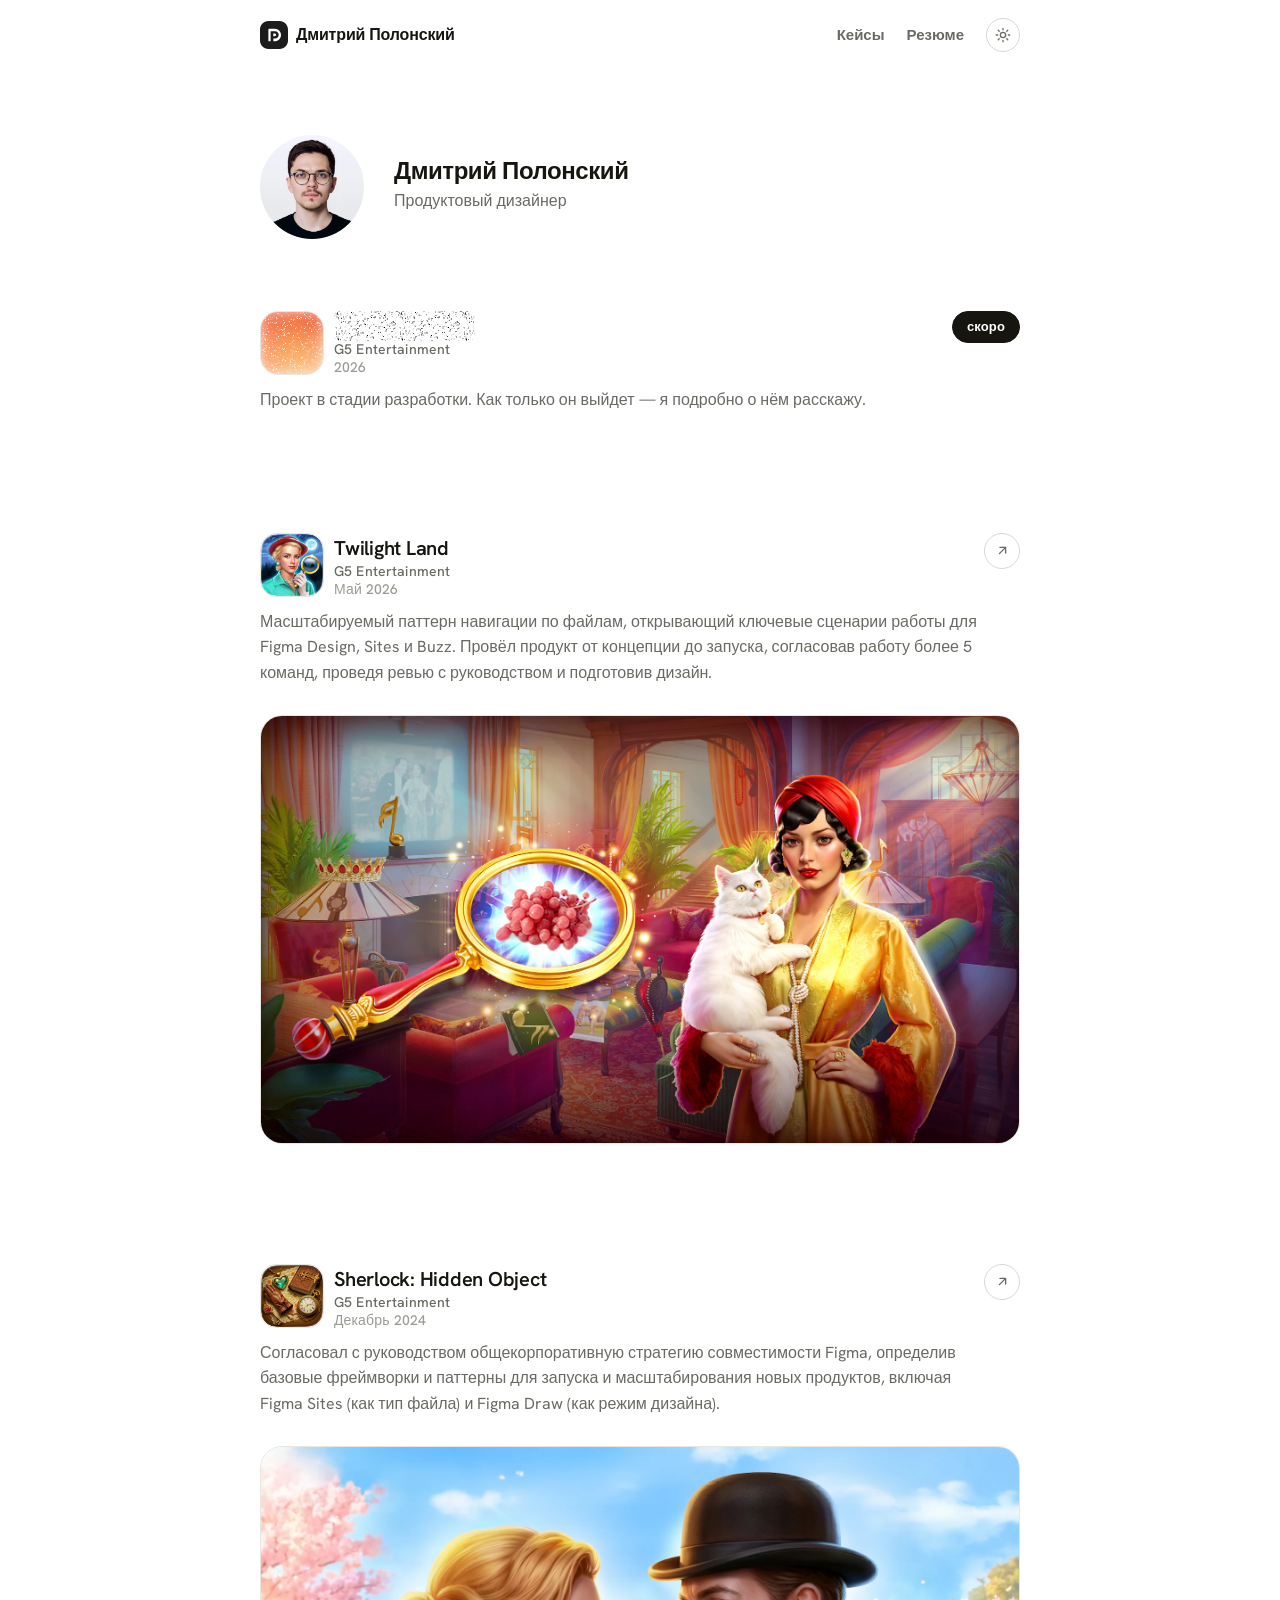
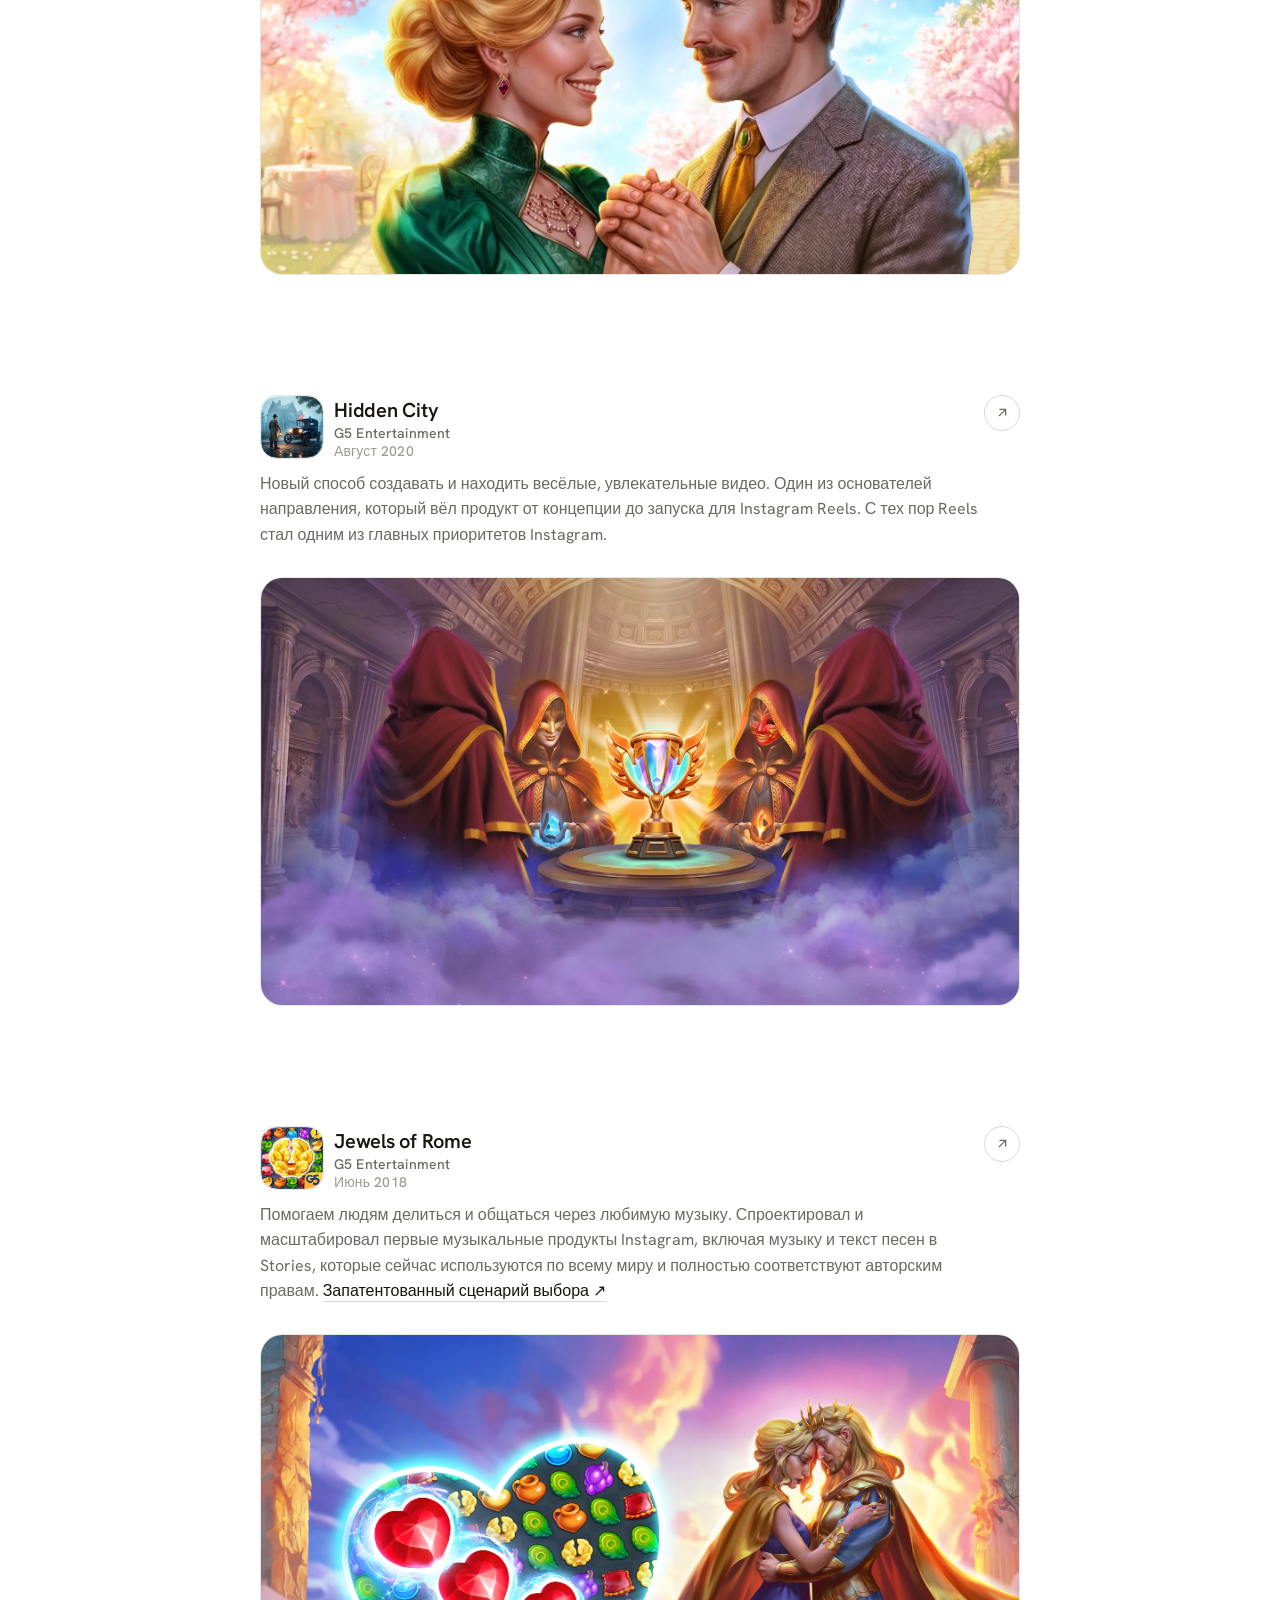
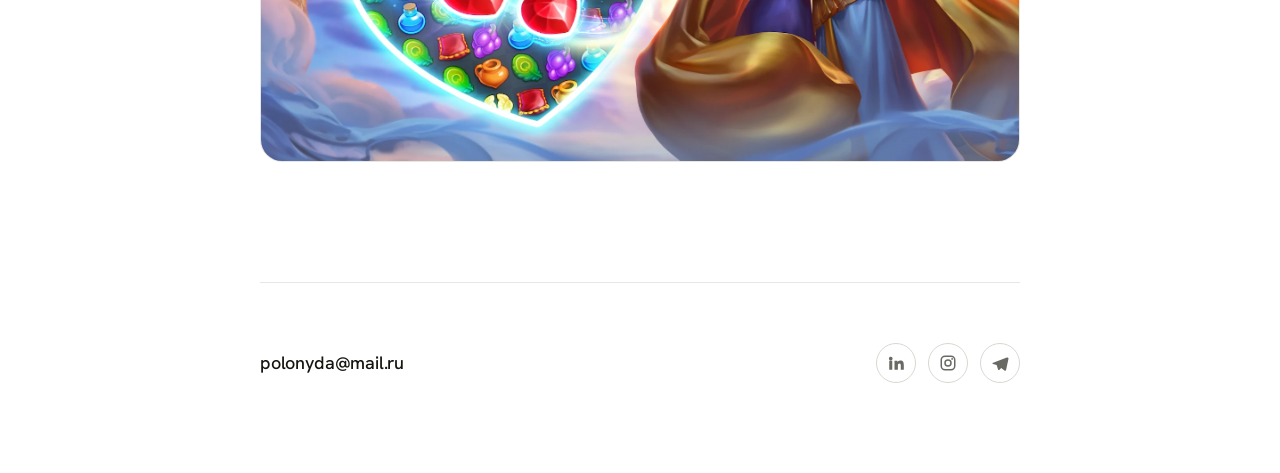
==== commit a24fb90f: "Лента: убраны блоки Business, Hub Keyboard, Plus Minus (после Rome) Co-Authored-By: Claude Opus 4.8 " ====
--- a/index.html
+++ b/index.html
@@ -99,92 +99,6 @@
       <p class="project-desc">Помогаем людям делиться и общаться через любимую музыку. Спроектировал и масштабировал первые музыкальные продукты Instagram, включая музыку и текст песен в Stories, которые сейчас используются по всему миру и полностью соответствуют авторским правам. <a href="https://patents.google.com/patent/US11126344B2" style="color:var(--text);border-bottom:1.5px solid var(--line-strong)">Запатентованный сценарий выбора ↗</a></p>
       <div class="showcase">
         <img class="project-banner" src="assets/rome-banner.png" alt="Jewels of Rome" />
-      </div>
-    </article>
-
-    <!-- 5 · Business -->
-    <article class="project reveal">
-      <img class="project-icon" src="assets/app-icon.png" alt="" />
-      <div class="project-info"><a href="#" class="project-head">
-        <span class="project-title">Business</span>
-      </a><div class="project-meta"><span class="company">G5 Entertainment</span><span class="period">2022-2023</span></div></div>
-      <span class="go"><svg viewBox="0 0 24 24" fill="none" stroke="currentColor" stroke-width="2.2" stroke-linecap="round" stroke-linejoin="round"><path d="M7 17 17 7M8 7h9v9"/></svg></span>
-      <p class="project-desc">Руководил дизайном функций, связывающих людей и бизнес, включая рекламу в Ленте и Stories и встроенный браузер. Улучшил то, как бизнес достигает аудитории, сохраняя при этом органичность и ориентацию на пользователя в рекламном опыте.</p>
-      <div class="showcase pad" style="background:var(--surface)">
-        <div class="ads">
-          <div class="ad">
-            <div class="ad-top"><span class="pf" style="background:linear-gradient(135deg,#f59e0b,#ef4444)"></span><div><div class="nm">northpeak.gear</div><div class="sp">Sponsored</div></div></div>
-            <div class="ad-img" style="background:linear-gradient(120deg,#fbbf24,#f97316)"></div>
-            <div class="ad-cta">Shop now <span class="arrow"><svg viewBox="0 0 24 24" fill="none" stroke="currentColor" stroke-width="2.4" stroke-linecap="round"><path d="M5 12h14M13 6l6 6-6 6"/></svg></span></div>
-          </div>
-          <div class="ad">
-            <div class="ad-top"><span class="pf" style="background:linear-gradient(135deg,#6366f1,#8b5cf6)"></span><div><div class="nm">lumen.studio</div><div class="sp">Sponsored</div></div></div>
-            <div class="ad-img" style="background:linear-gradient(120deg,#818cf8,#6366f1)"></div>
-            <div class="ad-cta">Learn more <span class="arrow"><svg viewBox="0 0 24 24" fill="none" stroke="currentColor" stroke-width="2.4" stroke-linecap="round"><path d="M5 12h14M13 6l6 6-6 6"/></svg></span></div>
-          </div>
-          <div class="ad">
-            <div class="ad-top"><span class="pf" style="background:linear-gradient(135deg,#10b981,#059669)"></span><div><div class="nm">freshcart</div><div class="sp">Sponsored</div></div></div>
-            <div class="ad-img" style="background:linear-gradient(120deg,#34d399,#10b981)"></div>
-            <div class="ad-cta">Order today <span class="arrow"><svg viewBox="0 0 24 24" fill="none" stroke="currentColor" stroke-width="2.4" stroke-linecap="round"><path d="M5 12h14M13 6l6 6-6 6"/></svg></span></div>
-          </div>
-        </div>
-      </div>
-    </article>
-
-    <!-- 6 · Hub Keyboard -->
-    <article class="project reveal">
-      <img class="project-icon" src="assets/app-icon.png" alt="" />
-      <div class="project-info"><a href="#" class="project-head">
-        <span class="project-title">Hub Keyboard</span>
-      </a><div class="project-meta"><span class="company">G5 Entertainment</span><span class="period">2022-2023</span></div></div>
-      <span class="go"><svg viewBox="0 0 24 24" fill="none" stroke="currentColor" stroke-width="2.2" stroke-linecap="round" stroke-linejoin="round"><path d="M7 17 17 7M8 7h9v9"/></svg></span>
-      <p class="project-desc">Доступ ко всему необходимому — контактам и документам — прямо в клавиатуре, чтобы использовать их в любом приложении без переключения. Спроектировал весь опыт 0 → 1 для iOS, включая основное приложение и сценарии онбординга.</p>
-      <div class="showcase pad" style="background:linear-gradient(160deg,#eef2f9,#e2e7f1);display:grid;place-items:center">
-        <div class="phone">
-          <div class="phone-screen kb-screen">
-            <div class="notch"></div>
-            <div class="statusbar" style="padding-top:14px"><span>9:41</span><span class="icons" style="color:#111">100%</span></div>
-            <div class="kb-content">
-              <div class="kb-mode-label">Search Mode</div>
-              <div class="kb-card"><span class="ci" style="background:linear-gradient(135deg,#2f6bff,#5b8cff)"></span><div class="ct"><b>Q3 Roadmap.docx</b><span>Modified 2h ago</span></div></div>
-              <div class="kb-card"><span class="ci" style="background:linear-gradient(135deg,#22c55e,#16a34a)"></span><div class="ct"><b>Sarah Chen</b><span>sarah@contoso.com</span></div></div>
-              <div class="kb-card"><span class="ci" style="background:linear-gradient(135deg,#f59e0b,#d97706)"></span><div class="ct"><b>Budget 2016.xlsx</b><span>Shared with you</span></div></div>
-            </div>
-            <div style="background:#cdd2da;padding:0 5px">
-              <div class="kb-bar"><span class="tab on">Search</span><span class="tab">Type</span></div>
-            </div>
-            <div class="keyboard">
-              <div class="kb-row"><span class="key">q</span><span class="key">w</span><span class="key">e</span><span class="key">r</span><span class="key">t</span><span class="key">y</span><span class="key">u</span><span class="key">i</span><span class="key">o</span><span class="key">p</span></div>
-              <div class="kb-row"><span class="key">a</span><span class="key">s</span><span class="key">d</span><span class="key">f</span><span class="key">g</span><span class="key">h</span><span class="key">j</span><span class="key">k</span><span class="key">l</span></div>
-              <div class="kb-row"><span class="key fn">⇧</span><span class="key">z</span><span class="key">x</span><span class="key">c</span><span class="key">v</span><span class="key">b</span><span class="key">n</span><span class="key">m</span><span class="key fn">⌫</span></div>
-              <div class="kb-row"><span class="key fn">123</span><span class="key" style="flex:5">space</span><span class="key fn">return</span></div>
-            </div>
-          </div>
-        </div>
-      </div>
-    </article>
-
-    <!-- 7 · Plus Minus -->
-    <article class="project reveal">
-      <img class="project-icon" src="assets/app-icon.png" alt="" />
-      <div class="project-info"><a href="#" class="project-head">
-        <span class="project-title">Plus Minus</span>
-      </a><div class="project-meta"><span class="company">DDoS-Guard</span><span class="period">2020-2022</span></div></div>
-      <span class="go"><svg viewBox="0 0 24 24" fill="none" stroke="currentColor" stroke-width="2.2" stroke-linecap="round" stroke-linejoin="round"><path d="M7 17 17 7M8 7h9v9"/></svg></span>
-      <p class="project-desc">Plus Minus — это настраиваемый набор для сборки ламп, который обучает основам электроники через практическую сборку. Благодаря форме, цвету, проводимости и магнетизму он позволяет людям любого возраста создавать разнообразные световые формы, развивая креативность и ненавязчивое обучение.</p>
-      <div class="showcase pad" style="background:var(--surface)">
-        <div class="pm">
-          <div class="ph a">
-            <div class="lamp"></div>
-            <span class="ph-cap">bulbs</span>
-            <span class="ph-tag">Photo</span>
-          </div>
-          <div class="ph b">
-            <div class="modules"><i></i><i></i><i></i></div>
-            <span class="ph-cap">attach</span>
-            <span class="ph-tag">Photo</span>
-          </div>
-        </div>
       </div>
     </article>
 
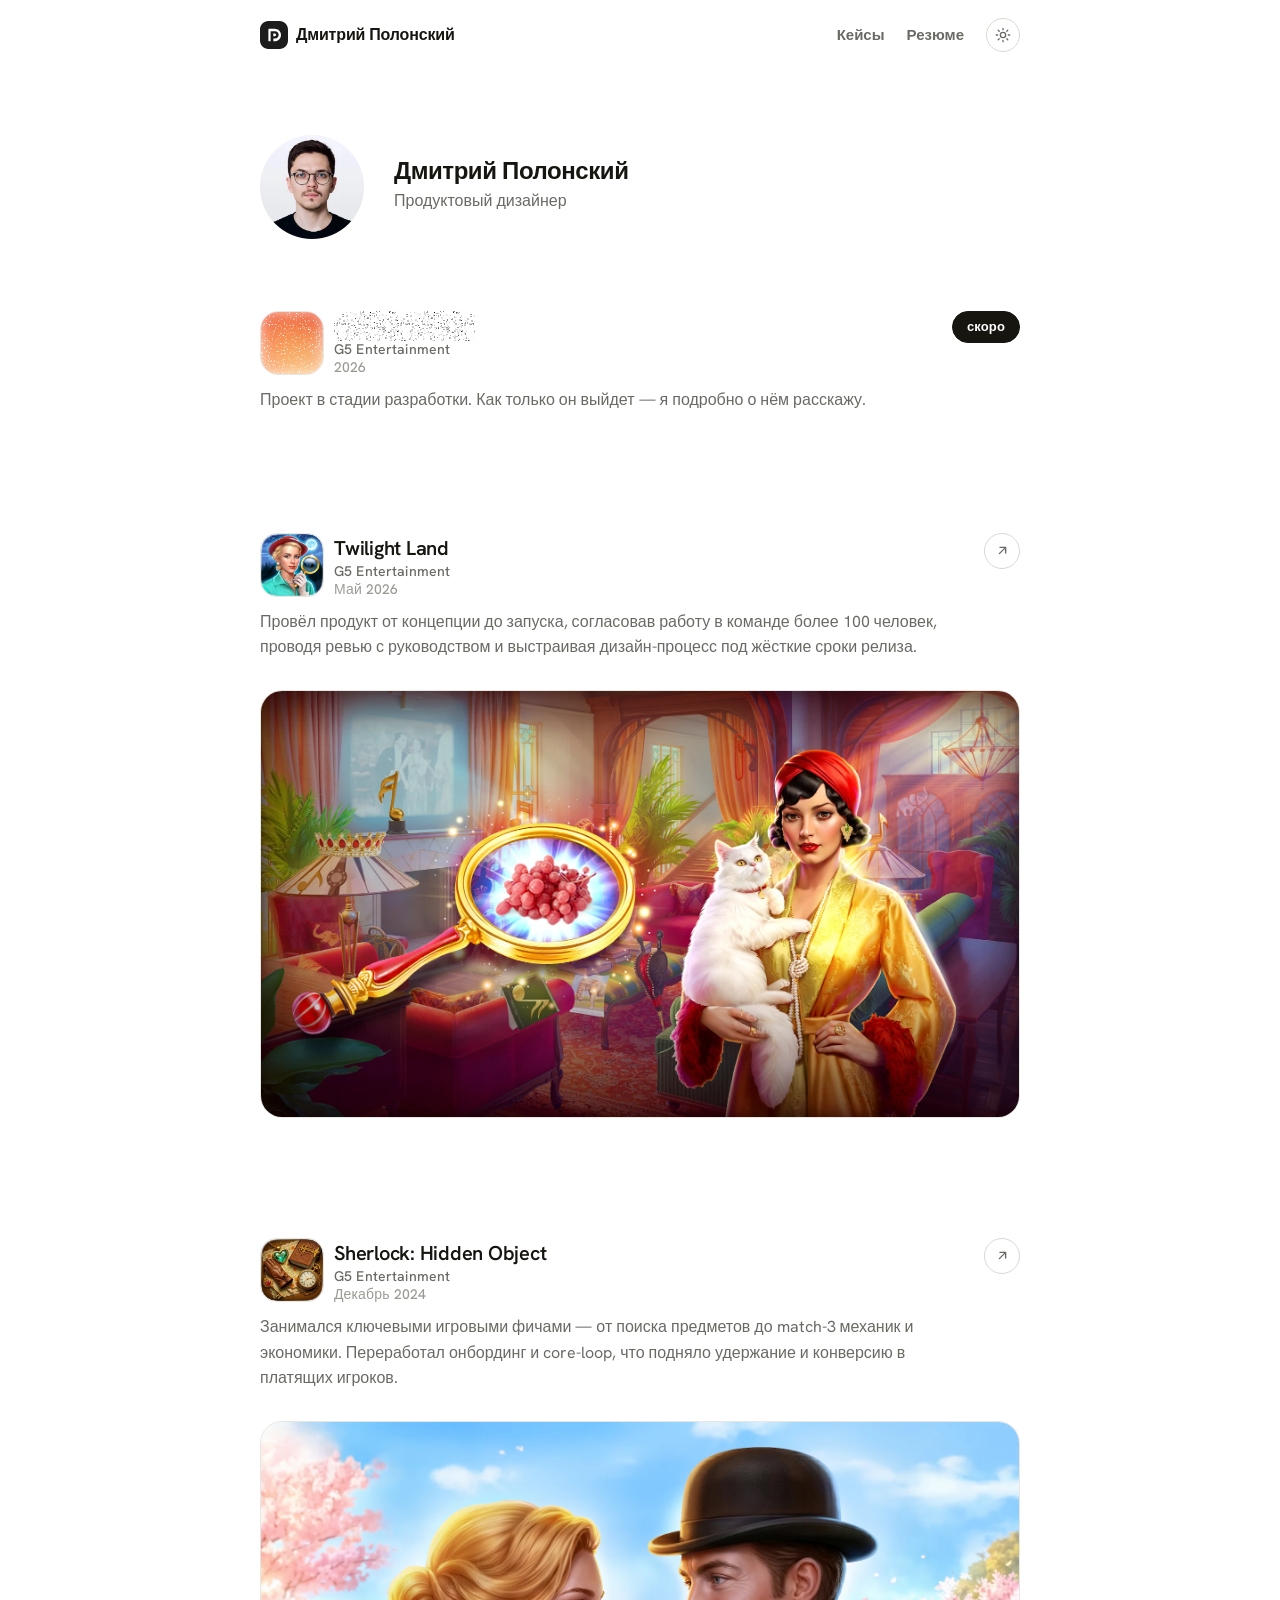
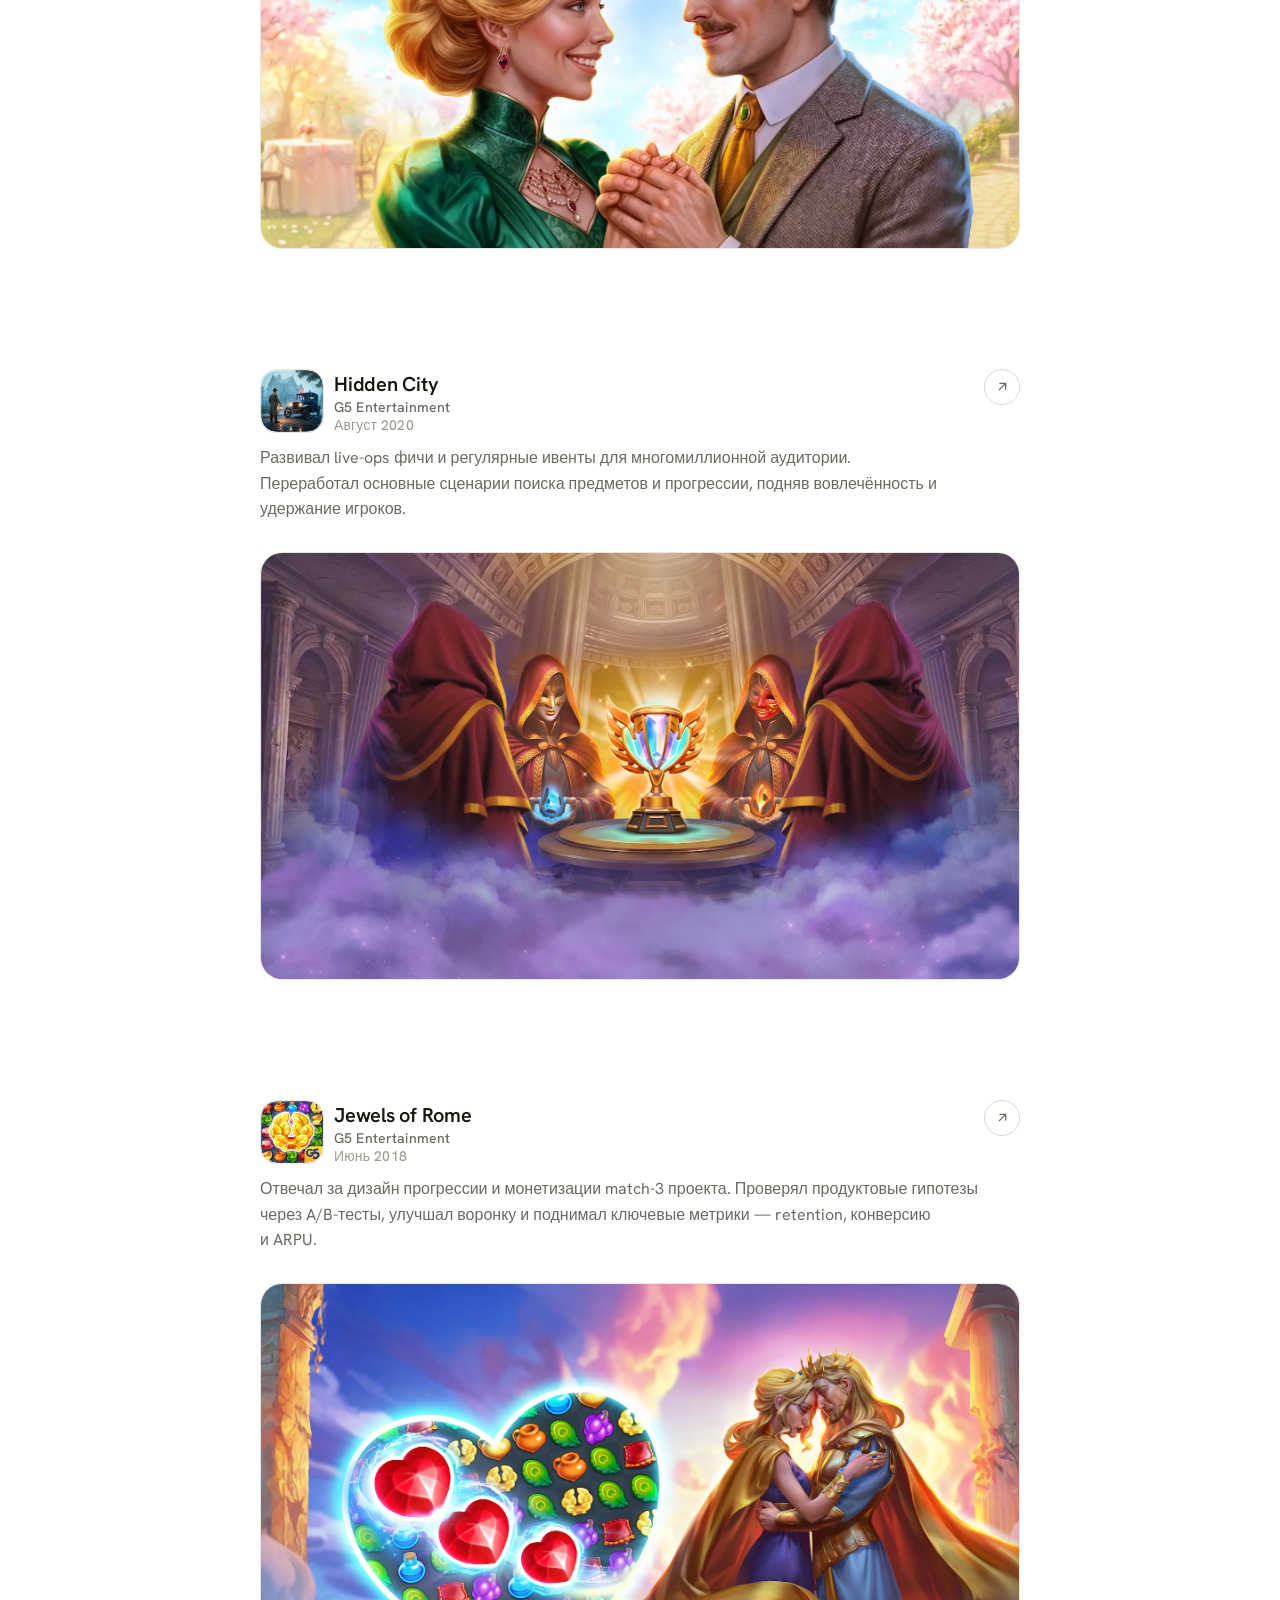
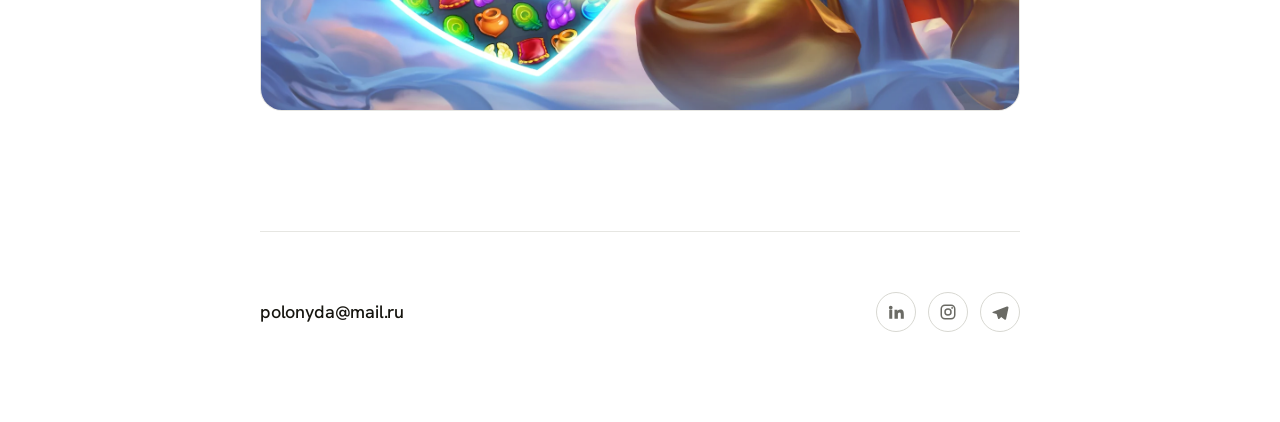
==== commit 760db5b4: "Лента: переписаны описания блоков (фичи, метрики), Twilight Land — про команду 100+ Co-Authored-By: " ====
--- a/index.html
+++ b/index.html
@@ -57,7 +57,7 @@
         <span class="project-title">Twilight Land</span>
       </a><div class="project-meta"><span class="company">G5 Entertainment</span><span class="period">Май 2026</span></div></div>
       <span class="go"><svg viewBox="0 0 24 24" fill="none" stroke="currentColor" stroke-width="2.2" stroke-linecap="round" stroke-linejoin="round"><path d="M7 17 17 7M8 7h9v9"/></svg></span>
-      <p class="project-desc">Масштабируемый паттерн навигации по файлам, открывающий ключевые сценарии работы для Figma Design, Sites и Buzz. Провёл продукт от концепции до запуска, согласовав работу более 5 команд, проведя ревью с руководством и подготовив дизайн.</p>
+      <p class="project-desc">Провёл продукт от концепции до запуска, согласовав работу в команде более 100 человек, проводя ревью с руководством и выстраивая дизайн-процесс под жёсткие сроки релиза.</p>
       <div class="showcase">
         <img class="project-banner" src="assets/twilight-banner.png" alt="Twilight Land" />
       </div>
@@ -70,7 +70,7 @@
         <span class="project-title">Sherlock: Hidden Object</span>
       </a><div class="project-meta"><span class="company">G5 Entertainment</span><span class="period">Декабрь 2024</span></div></div>
       <span class="go"><svg viewBox="0 0 24 24" fill="none" stroke="currentColor" stroke-width="2.2" stroke-linecap="round" stroke-linejoin="round"><path d="M7 17 17 7M8 7h9v9"/></svg></span>
-      <p class="project-desc">Согласовал с руководством общекорпоративную стратегию совместимости Figma, определив базовые фреймворки и паттерны для запуска и масштабирования новых продуктов, включая Figma Sites (как тип файла) и Figma Draw (как режим дизайна).</p>
+      <p class="project-desc">Занимался ключевыми игровыми фичами — от поиска предметов до match-3 механик и экономики. Переработал онбординг и core-loop, что подняло удержание и конверсию в платящих игроков.</p>
       <div class="showcase">
         <img class="project-banner" src="assets/shelock-banner.png" alt="Sherlock: Hidden Object" />
       </div>
@@ -83,7 +83,7 @@
         <span class="project-title">Hidden City</span>
       </a><div class="project-meta"><span class="company">G5 Entertainment</span><span class="period">Август 2020</span></div></div>
       <span class="go"><svg viewBox="0 0 24 24" fill="none" stroke="currentColor" stroke-width="2.2" stroke-linecap="round" stroke-linejoin="round"><path d="M7 17 17 7M8 7h9v9"/></svg></span>
-      <p class="project-desc">Новый способ создавать и находить весёлые, увлекательные видео. Один из основателей направления, который вёл продукт от концепции до запуска для Instagram Reels. С тех пор Reels стал одним из главных приоритетов Instagram.</p>
+      <p class="project-desc">Развивал live-ops фичи и регулярные ивенты для многомиллионной аудитории. Переработал основные сценарии поиска предметов и прогрессии, подняв вовлечённость и удержание игроков.</p>
       <div class="showcase">
         <img class="project-banner" src="assets/hiddencity-banner.png" alt="Hidden City" />
       </div>
@@ -96,7 +96,7 @@
         <span class="project-title">Jewels of Rome</span>
       </a><div class="project-meta"><span class="company">G5 Entertainment</span><span class="period">Июнь 2018</span></div></div>
       <span class="go"><svg viewBox="0 0 24 24" fill="none" stroke="currentColor" stroke-width="2.2" stroke-linecap="round" stroke-linejoin="round"><path d="M7 17 17 7M8 7h9v9"/></svg></span>
-      <p class="project-desc">Помогаем людям делиться и общаться через любимую музыку. Спроектировал и масштабировал первые музыкальные продукты Instagram, включая музыку и текст песен в Stories, которые сейчас используются по всему миру и полностью соответствуют авторским правам. <a href="https://patents.google.com/patent/US11126344B2" style="color:var(--text);border-bottom:1.5px solid var(--line-strong)">Запатентованный сценарий выбора ↗</a></p>
+      <p class="project-desc">Отвечал за дизайн прогрессии и монетизации match-3 проекта. Проверял продуктовые гипотезы через A/B-тесты, улучшал воронку и поднимал ключевые метрики — retention, конверсию и ARPU.</p>
       <div class="showcase">
         <img class="project-banner" src="assets/rome-banner.png" alt="Jewels of Rome" />
       </div>
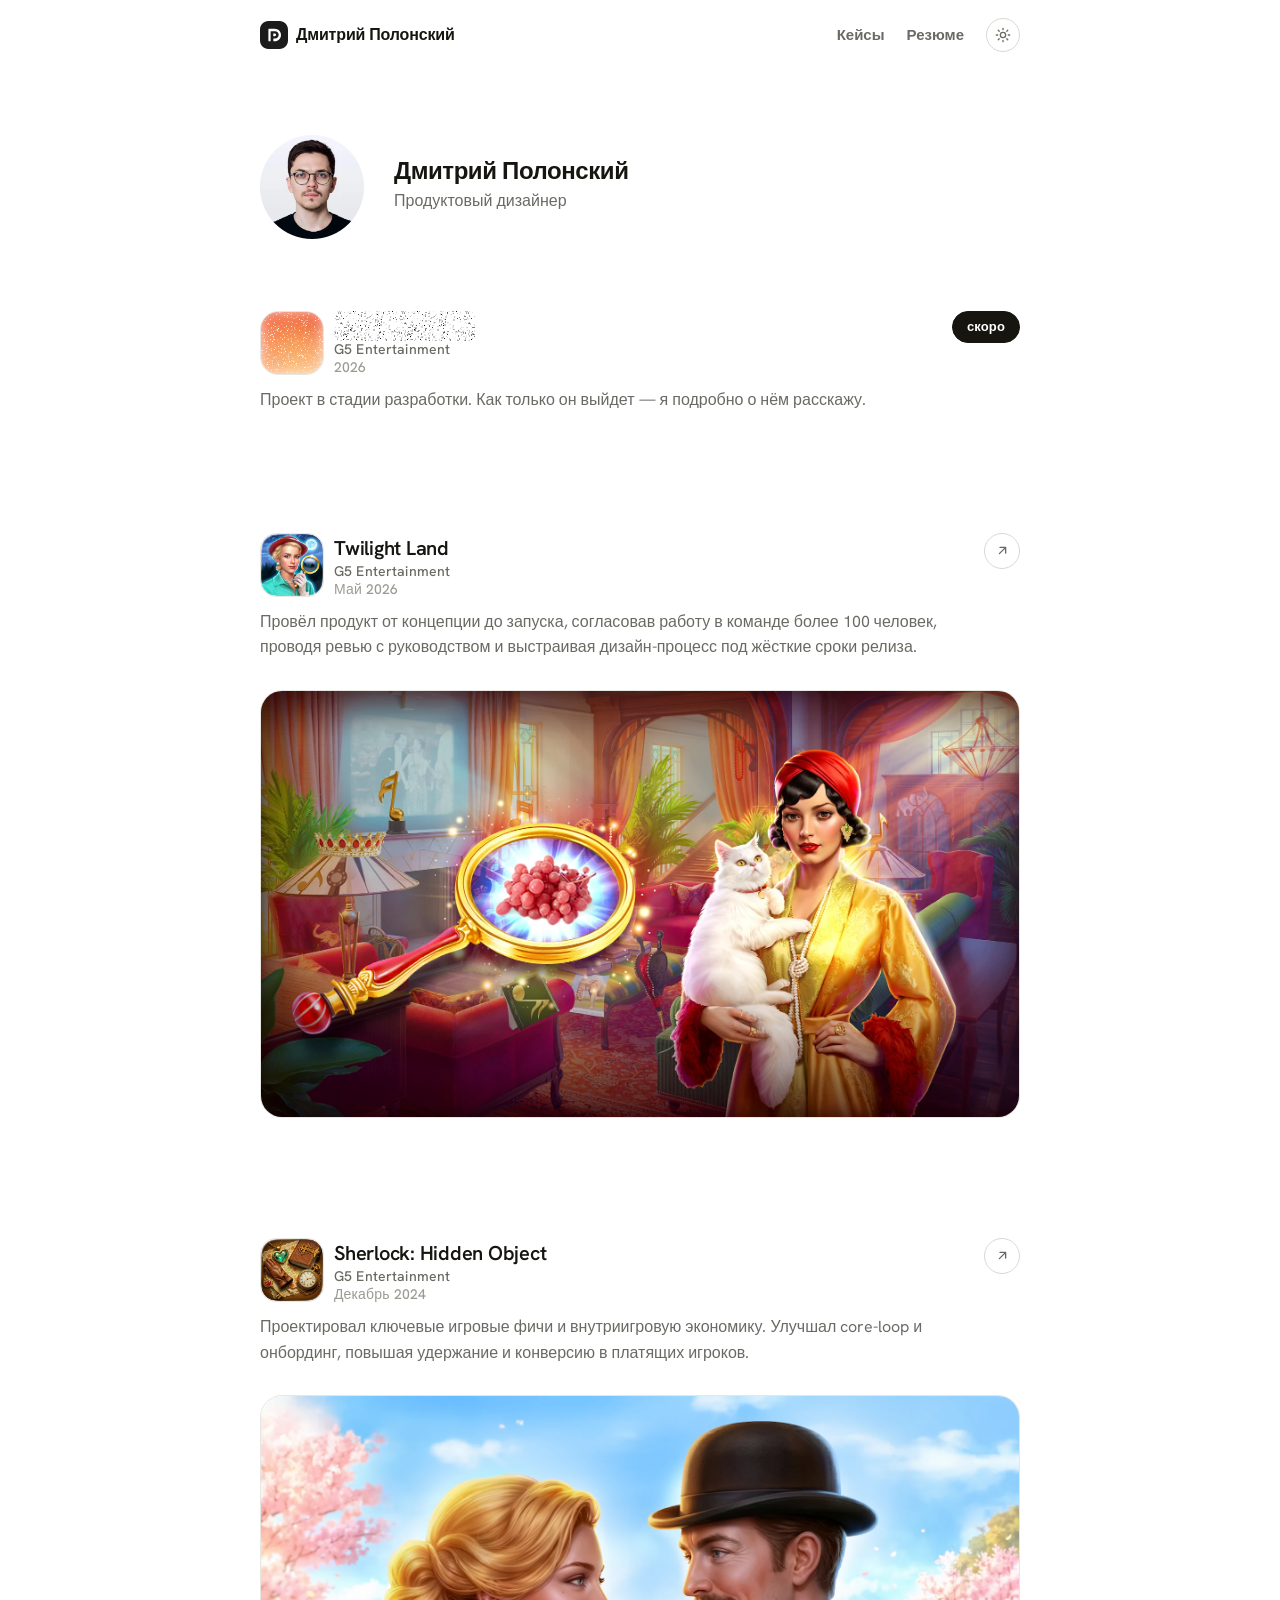
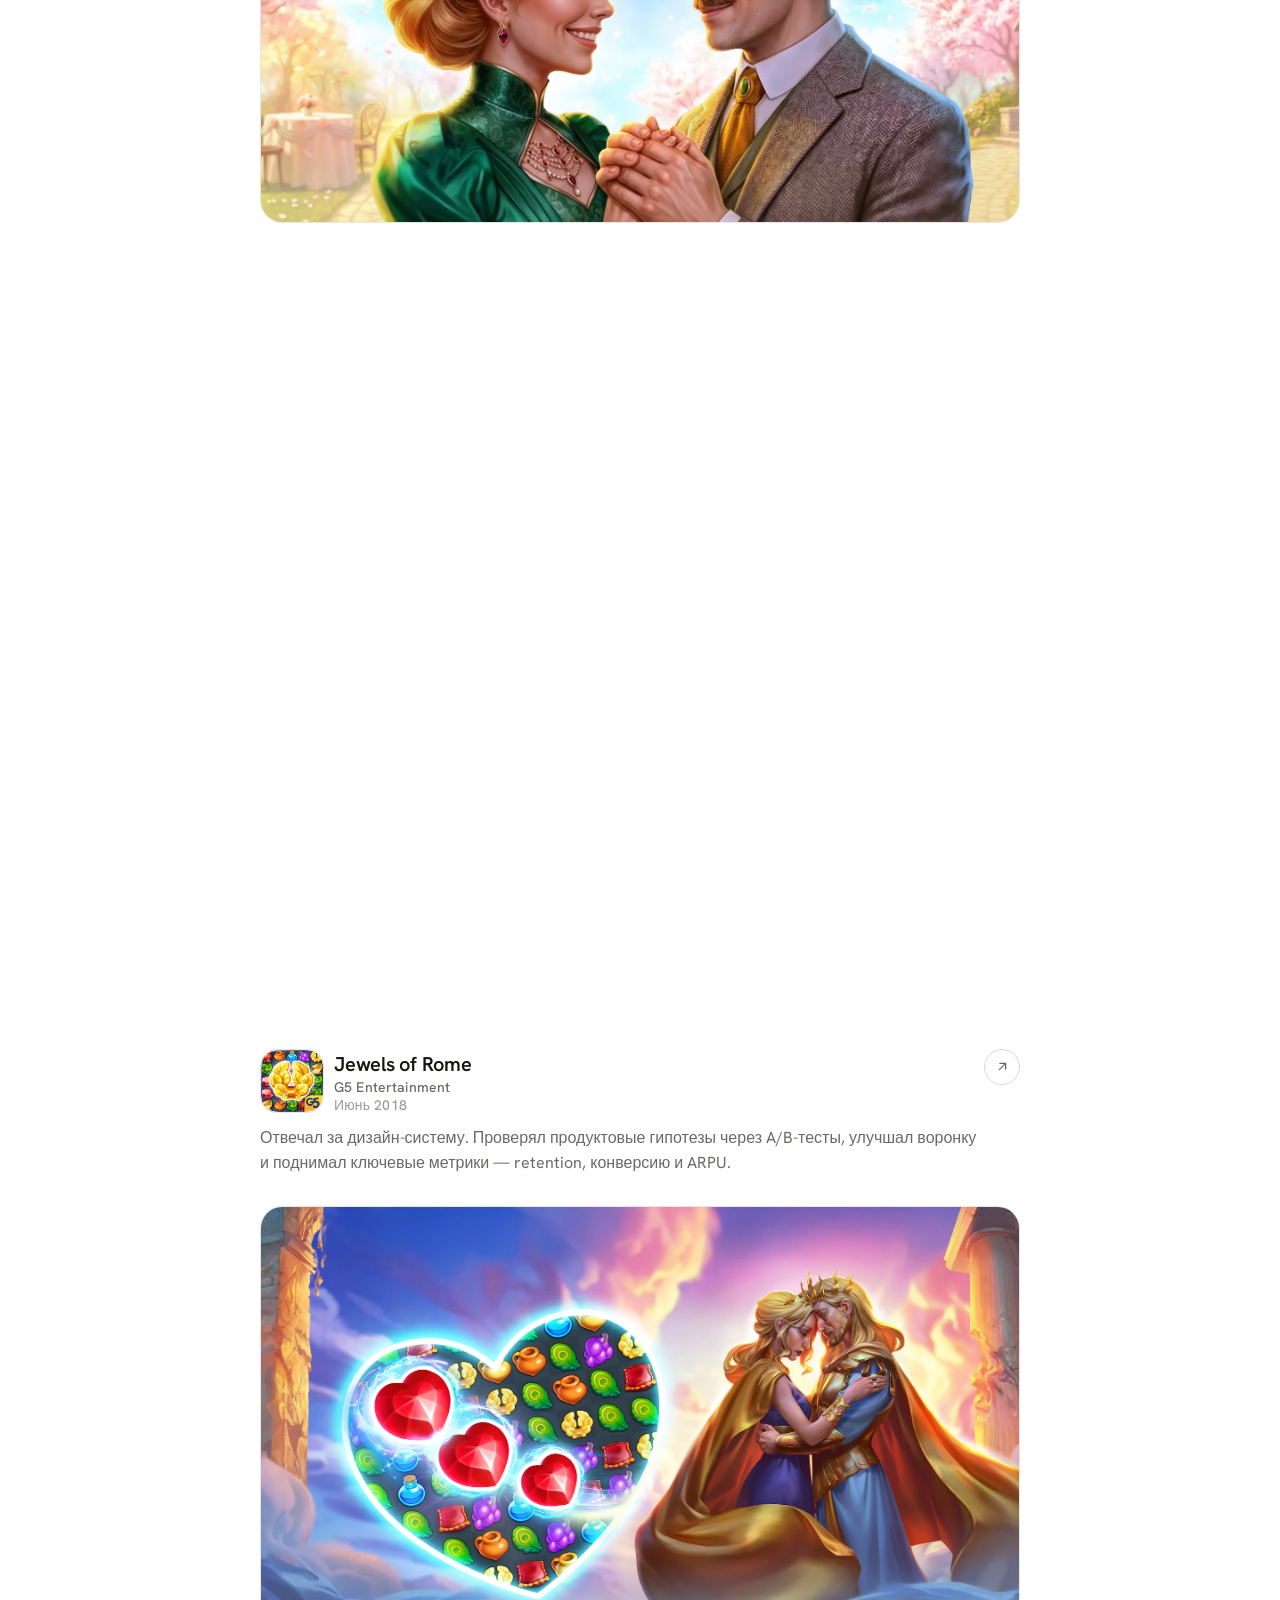
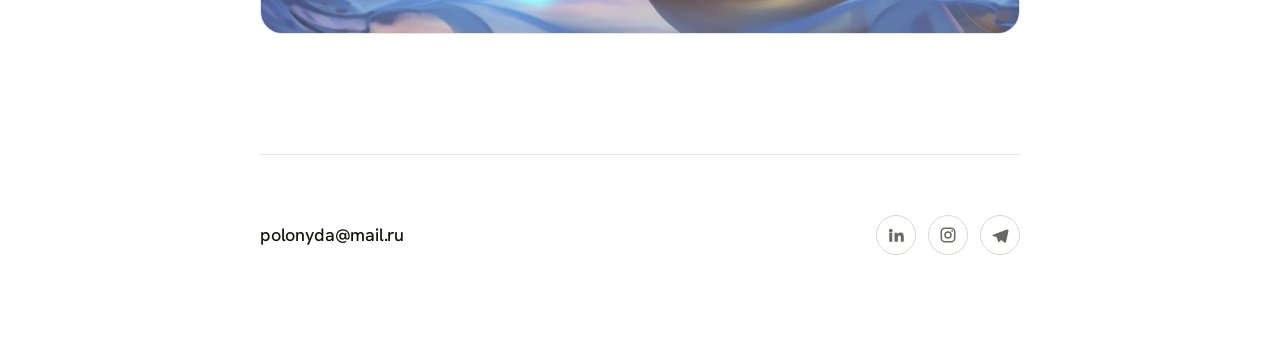
==== commit dffd1222: "Лента: обновлены описания Sherlock, Hidden City, Jewels of Rome Co-Authored-By: Claude Opus 4.8 <nor" ====
--- a/index.html
+++ b/index.html
@@ -70,7 +70,7 @@
         <span class="project-title">Sherlock: Hidden Object</span>
       </a><div class="project-meta"><span class="company">G5 Entertainment</span><span class="period">Декабрь 2024</span></div></div>
       <span class="go"><svg viewBox="0 0 24 24" fill="none" stroke="currentColor" stroke-width="2.2" stroke-linecap="round" stroke-linejoin="round"><path d="M7 17 17 7M8 7h9v9"/></svg></span>
-      <p class="project-desc">Занимался ключевыми игровыми фичами — от поиска предметов до match-3 механик и экономики. Переработал онбординг и core-loop, что подняло удержание и конверсию в платящих игроков.</p>
+      <p class="project-desc">Проектировал ключевые игровые фичи и внутриигровую экономику. Улучшал core-loop и онбординг, повышая удержание и конверсию в платящих игроков.</p>
       <div class="showcase">
         <img class="project-banner" src="assets/shelock-banner.png" alt="Sherlock: Hidden Object" />
       </div>
@@ -83,7 +83,7 @@
         <span class="project-title">Hidden City</span>
       </a><div class="project-meta"><span class="company">G5 Entertainment</span><span class="period">Август 2020</span></div></div>
       <span class="go"><svg viewBox="0 0 24 24" fill="none" stroke="currentColor" stroke-width="2.2" stroke-linecap="round" stroke-linejoin="round"><path d="M7 17 17 7M8 7h9v9"/></svg></span>
-      <p class="project-desc">Развивал live-ops фичи и регулярные ивенты для многомиллионной аудитории. Переработал основные сценарии поиска предметов и прогрессии, подняв вовлечённость и удержание игроков.</p>
+      <p class="project-desc">Развивал live-ops фичи и регулярные ивенты для многомиллионной аудитории. Переработал основной пользовательский путь, подняв вовлечённость и удержание игроков.</p>
       <div class="showcase">
         <img class="project-banner" src="assets/hiddencity-banner.png" alt="Hidden City" />
       </div>
@@ -96,7 +96,7 @@
         <span class="project-title">Jewels of Rome</span>
       </a><div class="project-meta"><span class="company">G5 Entertainment</span><span class="period">Июнь 2018</span></div></div>
       <span class="go"><svg viewBox="0 0 24 24" fill="none" stroke="currentColor" stroke-width="2.2" stroke-linecap="round" stroke-linejoin="round"><path d="M7 17 17 7M8 7h9v9"/></svg></span>
-      <p class="project-desc">Отвечал за дизайн прогрессии и монетизации match-3 проекта. Проверял продуктовые гипотезы через A/B-тесты, улучшал воронку и поднимал ключевые метрики — retention, конверсию и ARPU.</p>
+      <p class="project-desc">Отвечал за дизайн-систему. Проверял продуктовые гипотезы через A/B-тесты, улучшал воронку и поднимал ключевые метрики — retention, конверсию и ARPU.</p>
       <div class="showcase">
         <img class="project-banner" src="assets/rome-banner.png" alt="Jewels of Rome" />
       </div>
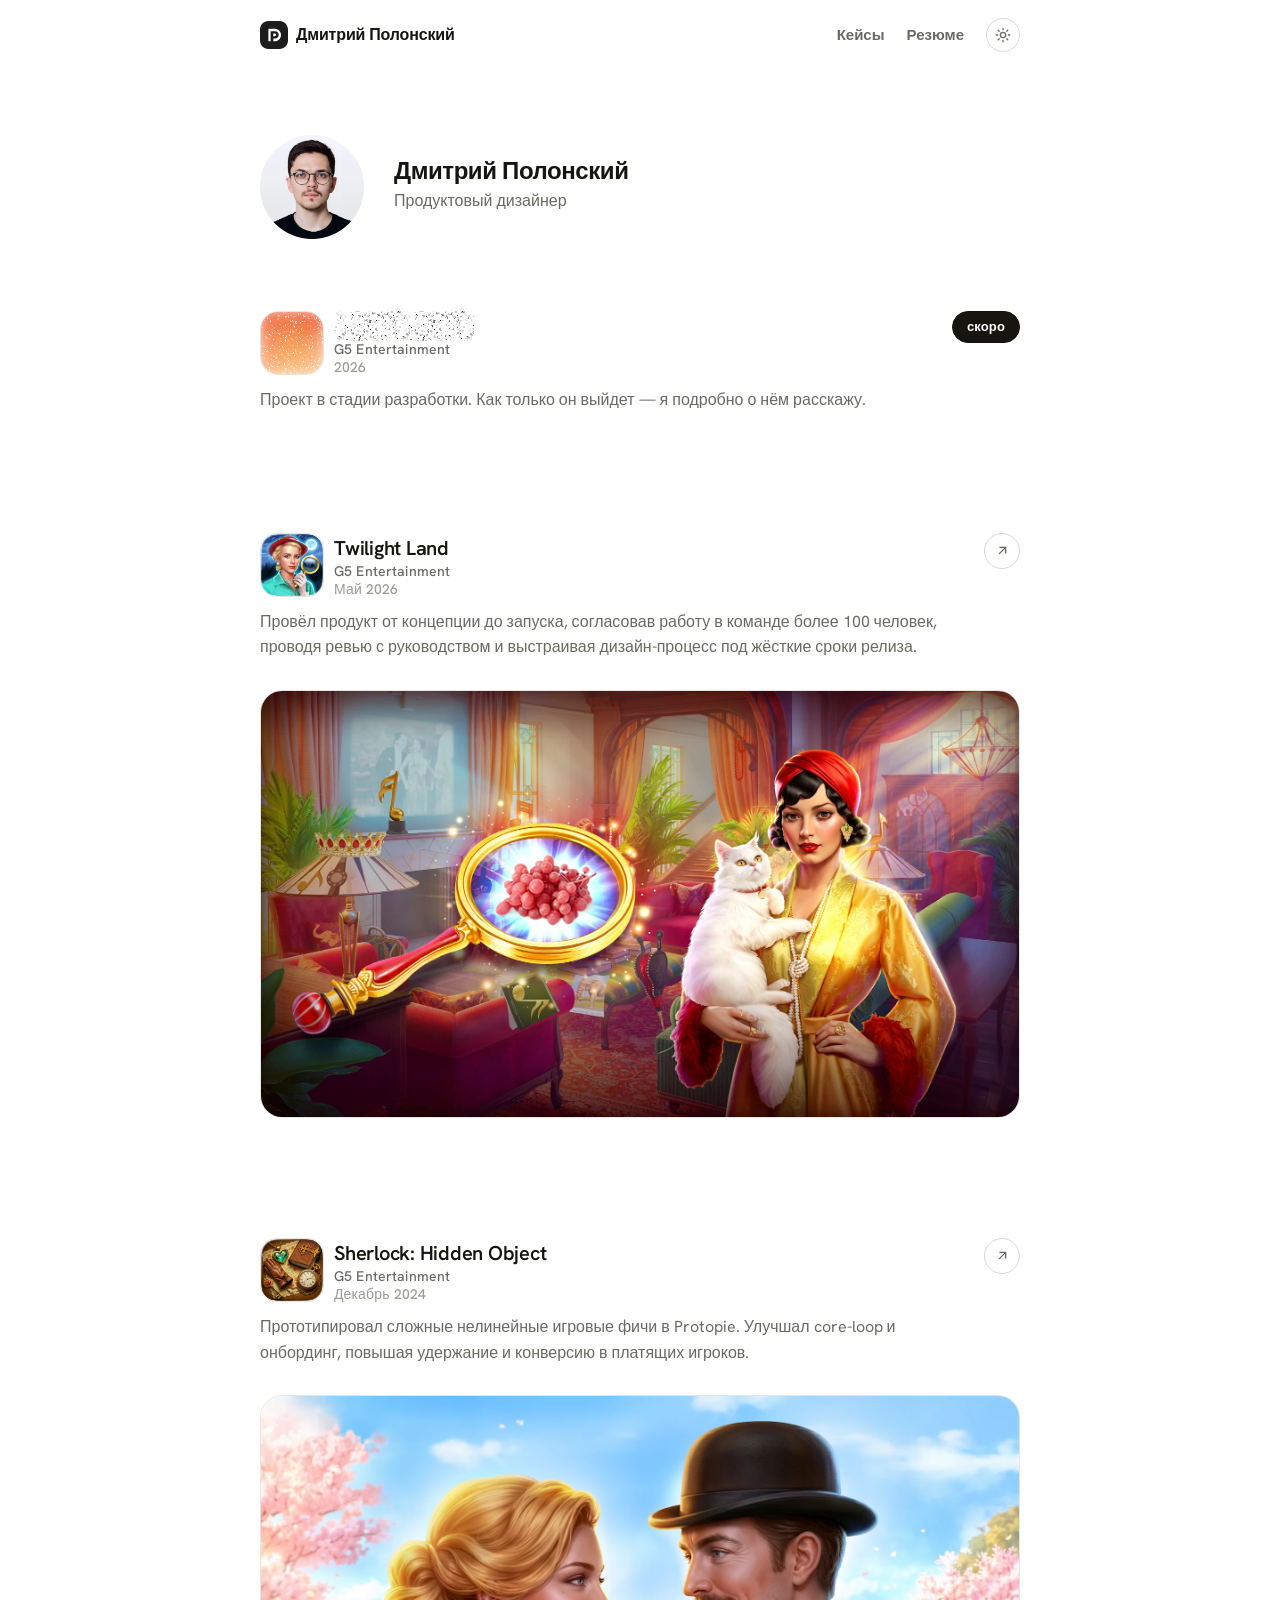
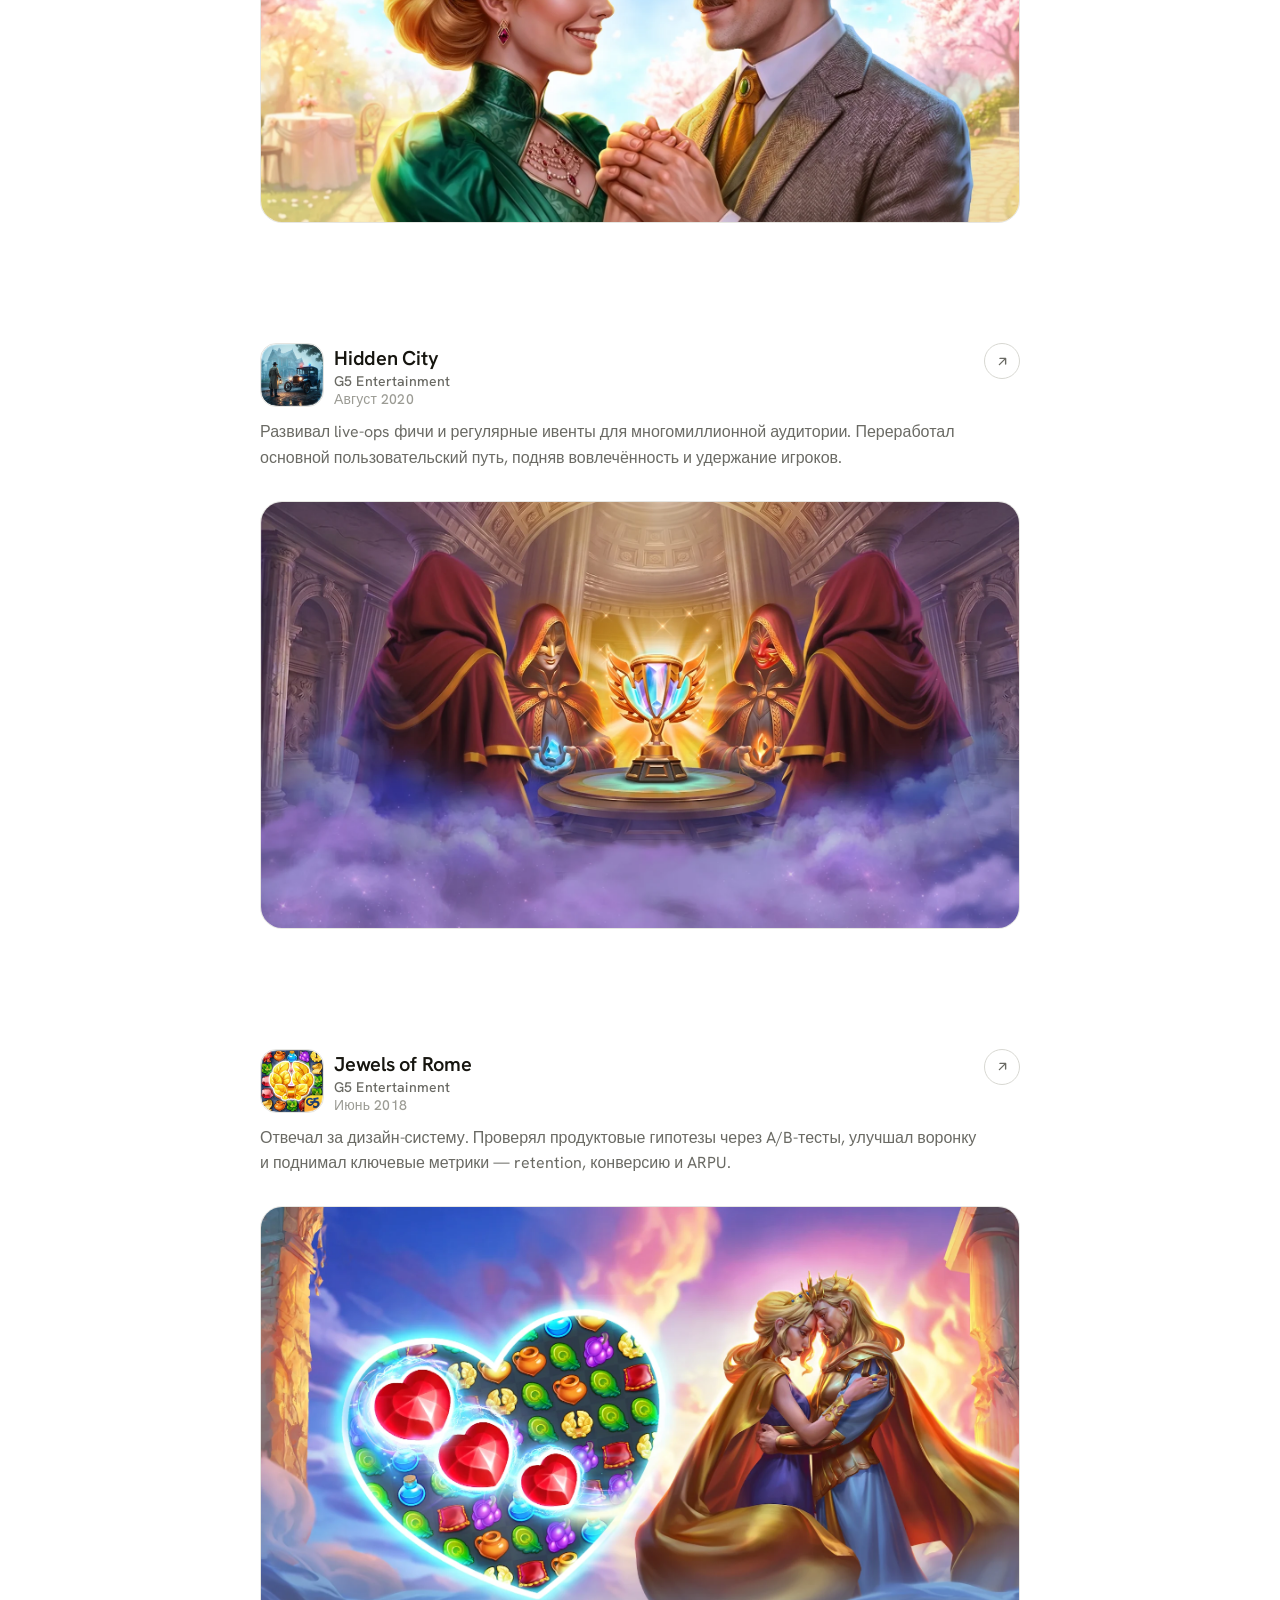
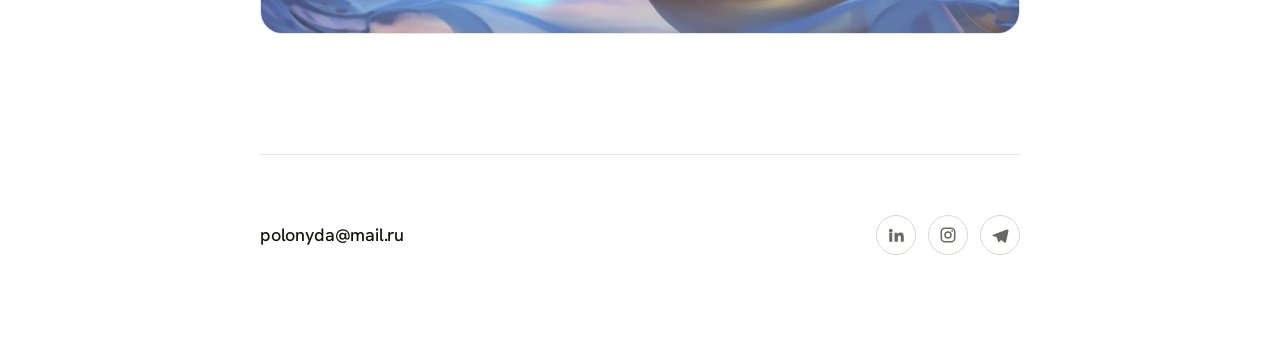
==== commit ff65bd21: "Sherlock: описание про прототипирование в Protopie Co-Authored-By: Claude Opus 4.8 <noreply@anthropi" ====
--- a/index.html
+++ b/index.html
@@ -70,7 +70,7 @@
         <span class="project-title">Sherlock: Hidden Object</span>
       </a><div class="project-meta"><span class="company">G5 Entertainment</span><span class="period">Декабрь 2024</span></div></div>
       <span class="go"><svg viewBox="0 0 24 24" fill="none" stroke="currentColor" stroke-width="2.2" stroke-linecap="round" stroke-linejoin="round"><path d="M7 17 17 7M8 7h9v9"/></svg></span>
-      <p class="project-desc">Проектировал ключевые игровые фичи и внутриигровую экономику. Улучшал core-loop и онбординг, повышая удержание и конверсию в платящих игроков.</p>
+      <p class="project-desc">Прототипировал сложные нелинейные игровые фичи в Protopie. Улучшал core-loop и онбординг, повышая удержание и конверсию в платящих игроков.</p>
       <div class="showcase">
         <img class="project-banner" src="assets/shelock-banner.png" alt="Sherlock: Hidden Object" />
       </div>
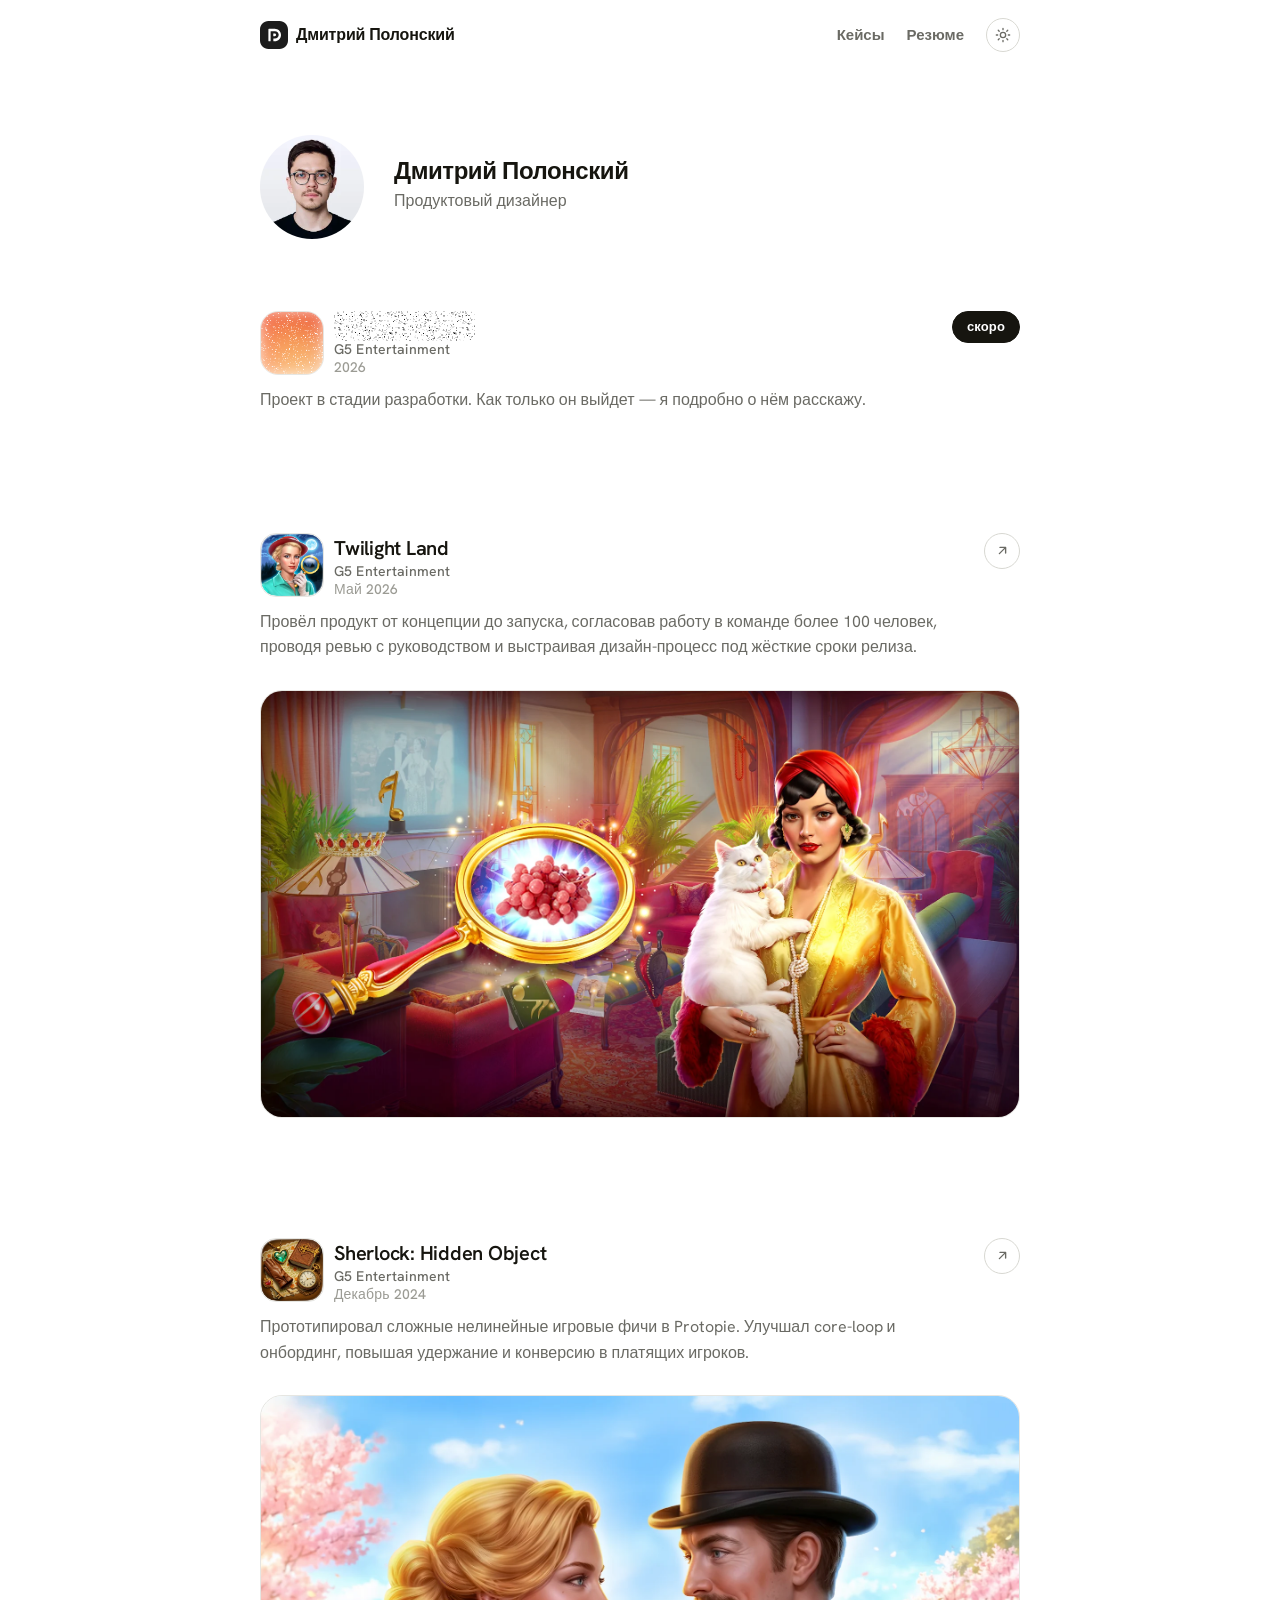
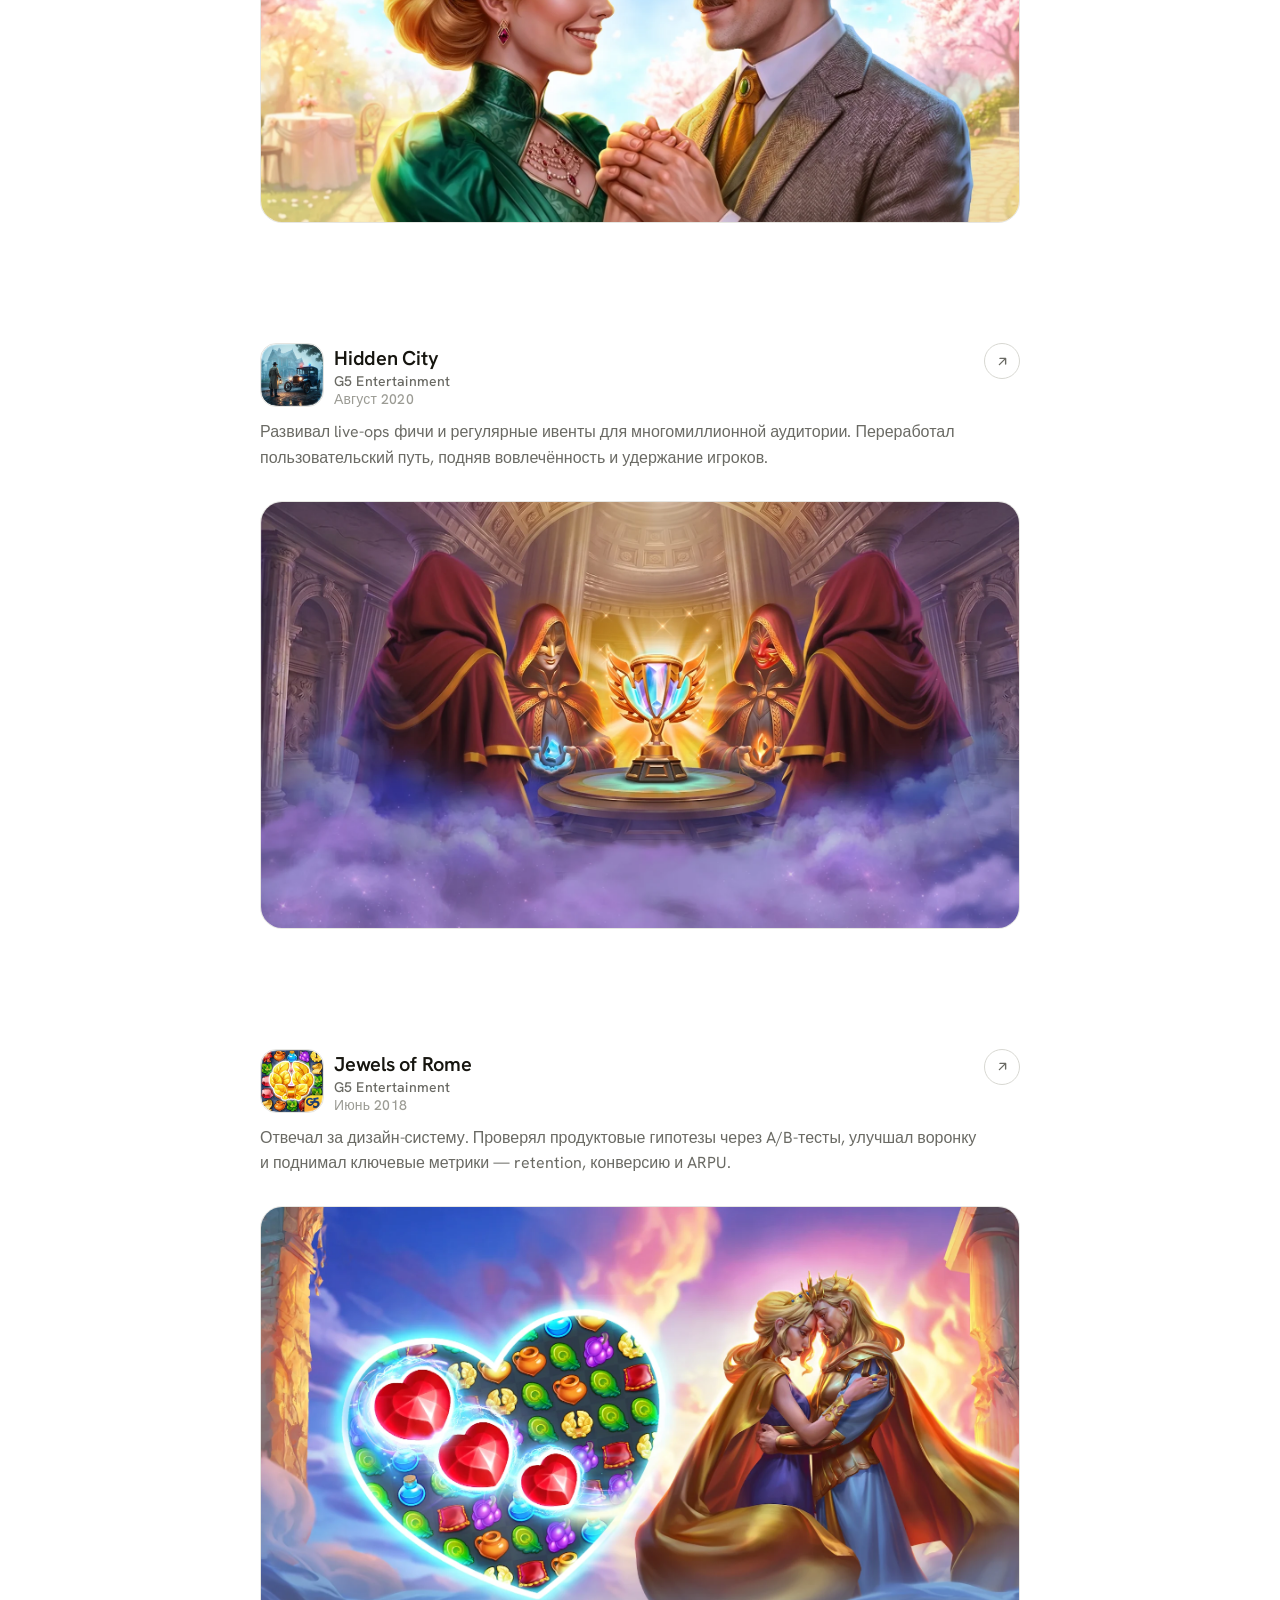
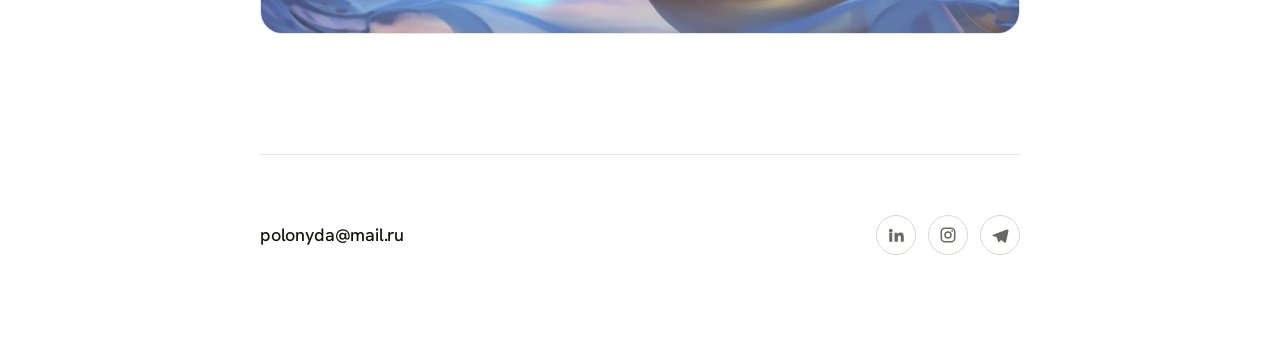
==== commit 2e6d9e3c: "Hidden City: уточнено описание пользовательского пути Co-Authored-By: Claude Opus 4.8 <noreply@anthr" ====
--- a/index.html
+++ b/index.html
@@ -83,7 +83,7 @@
         <span class="project-title">Hidden City</span>
       </a><div class="project-meta"><span class="company">G5 Entertainment</span><span class="period">Август 2020</span></div></div>
       <span class="go"><svg viewBox="0 0 24 24" fill="none" stroke="currentColor" stroke-width="2.2" stroke-linecap="round" stroke-linejoin="round"><path d="M7 17 17 7M8 7h9v9"/></svg></span>
-      <p class="project-desc">Развивал live-ops фичи и регулярные ивенты для многомиллионной аудитории. Переработал основной пользовательский путь, подняв вовлечённость и удержание игроков.</p>
+      <p class="project-desc">Развивал live-ops фичи и регулярные ивенты для многомиллионной аудитории. Переработал пользовательский путь, подняв вовлечённость и удержание игроков.</p>
       <div class="showcase">
         <img class="project-banner" src="assets/hiddencity-banner.png" alt="Hidden City" />
       </div>
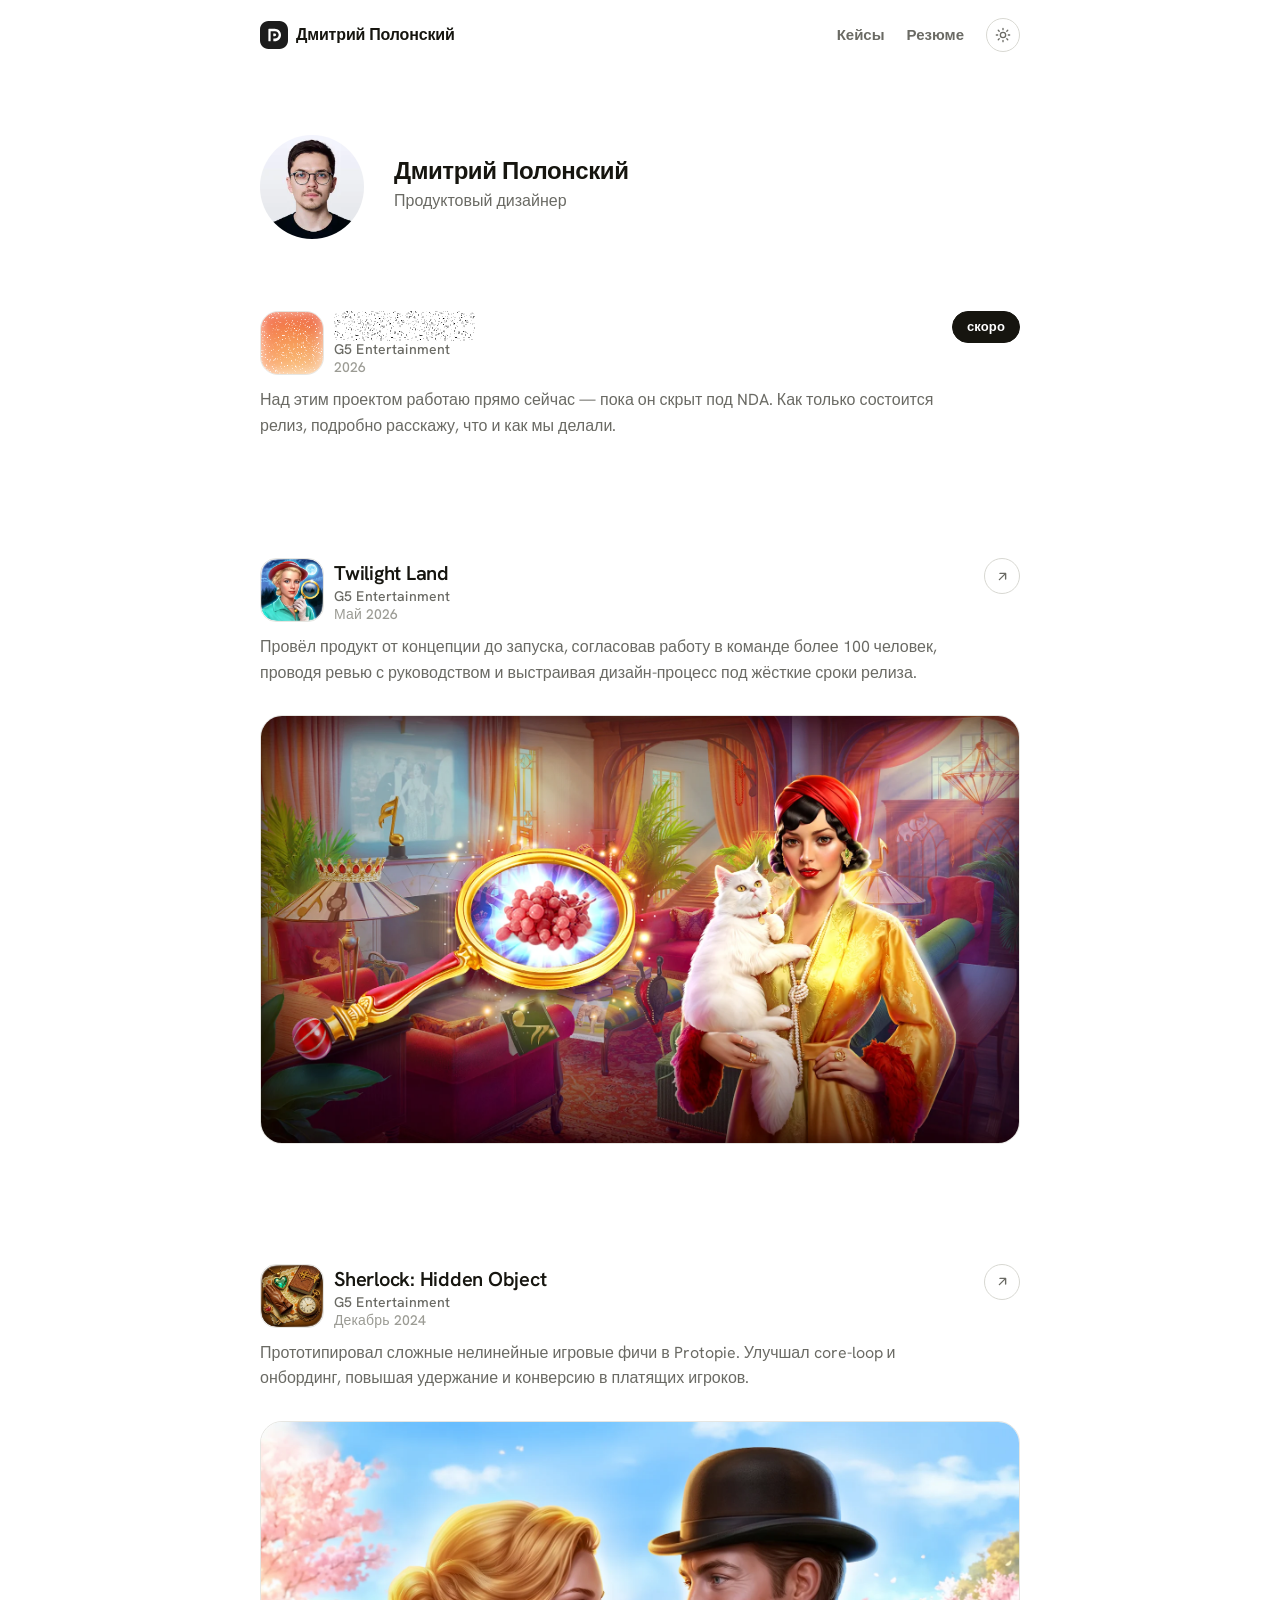
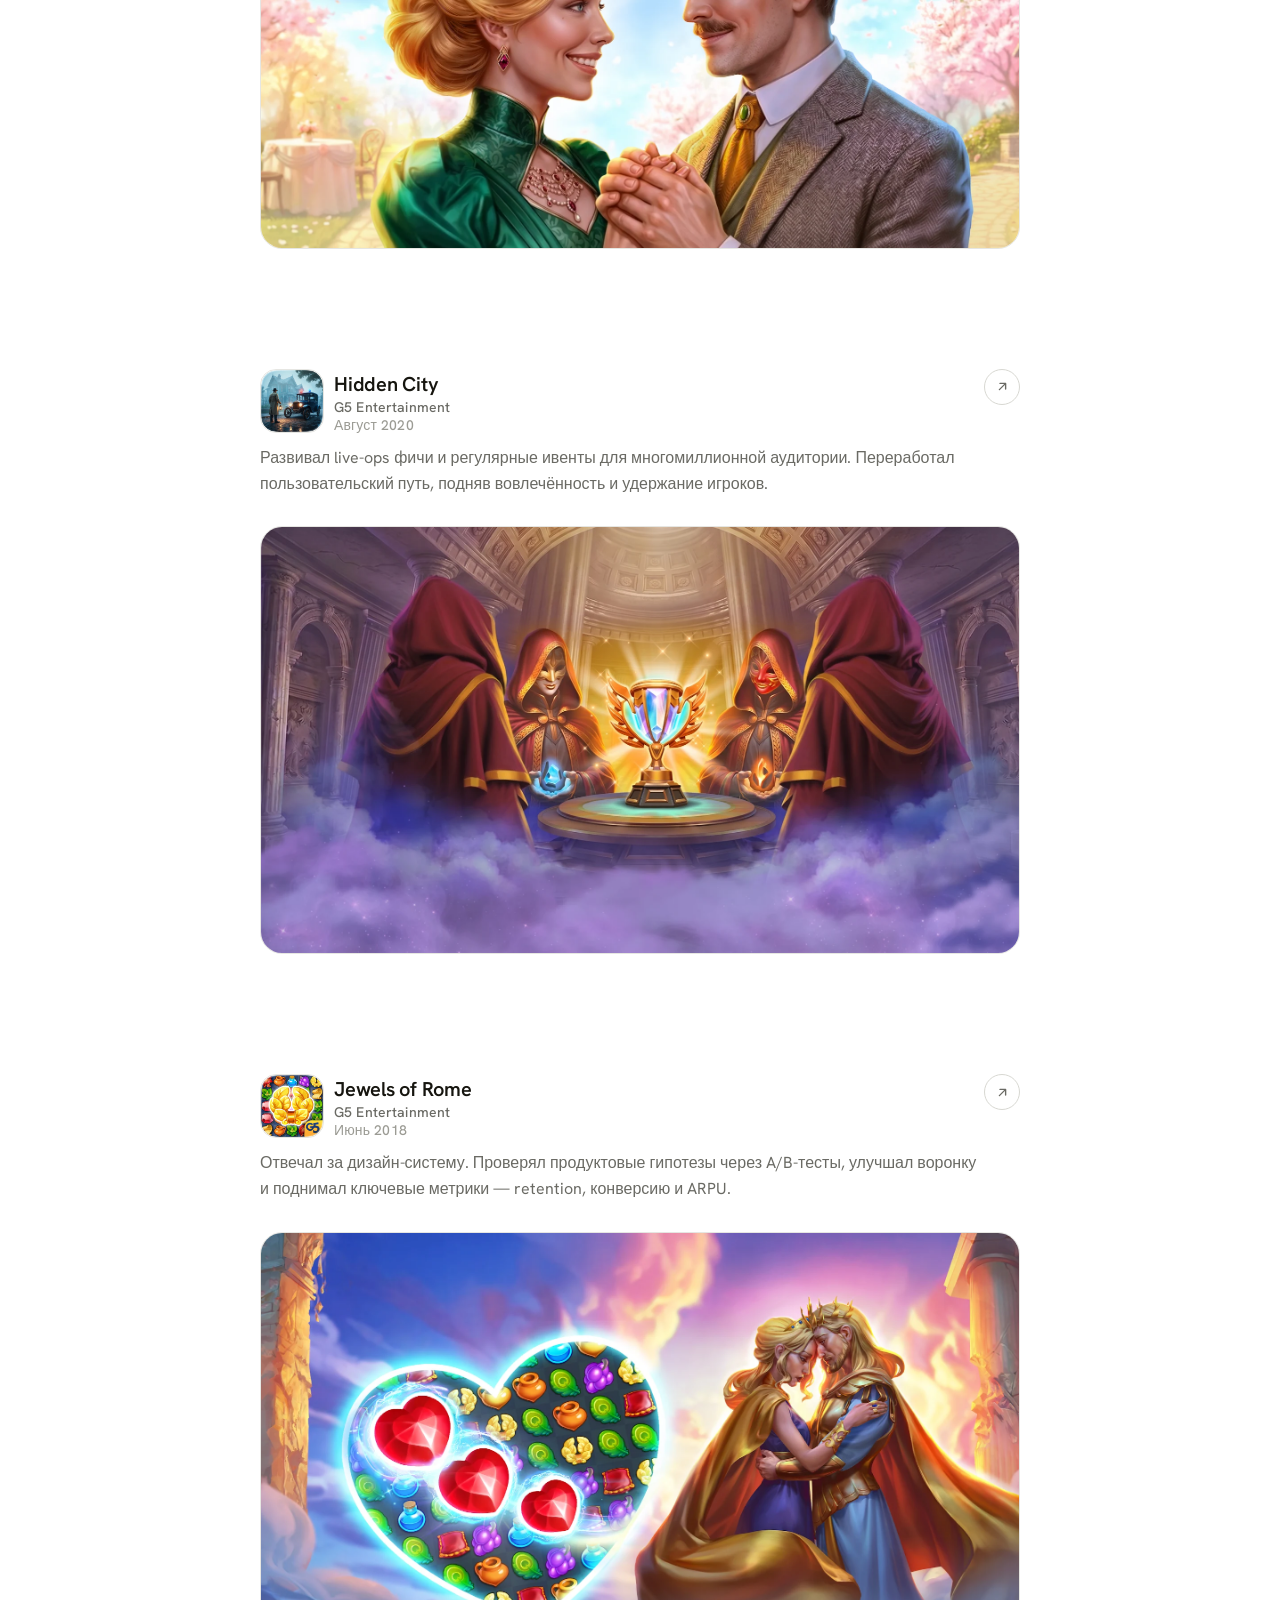
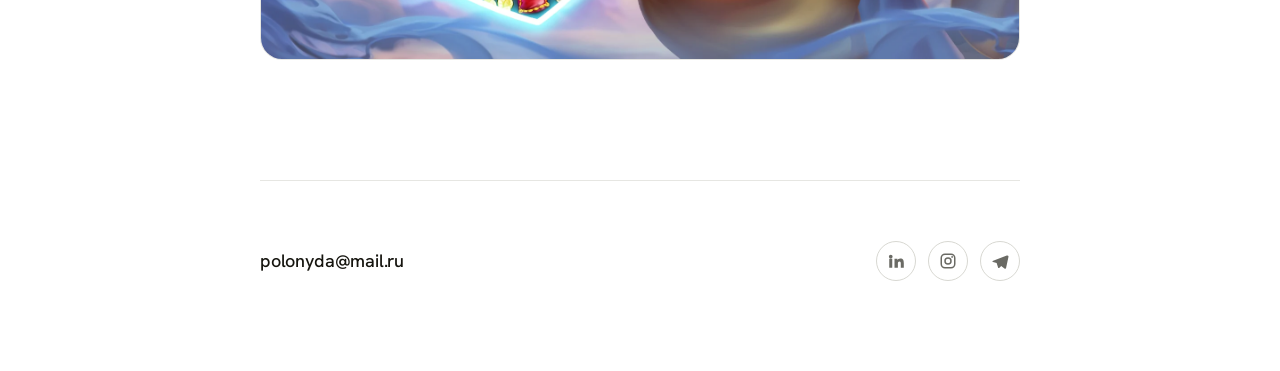
==== commit f595d4cf: "NDA-блок: описание переписано красивее (смысл прежний) Co-Authored-By: Claude Opus 4.8 <noreply@anth" ====
--- a/index.html
+++ b/index.html
@@ -47,7 +47,7 @@
         <span class="project-title"><span class="spoiler"><span class="sp-c">Проект в NDA</span></span></span>
       </a><div class="project-meta"><span class="company">G5 Entertainment</span><span class="period">2026</span></div></div>
       <span class="go go-soon">скоро</span>
-      <p class="project-desc">Проект в стадии разработки. Как только он выйдет — я подробно о нём расскажу.</p>
+      <p class="project-desc">Над этим проектом работаю прямо сейчас — пока он скрыт под NDA. Как только состоится релиз, подробно расскажу, что и как мы делали.</p>
     </article>
 
     <!-- 1 · Left Rail -->
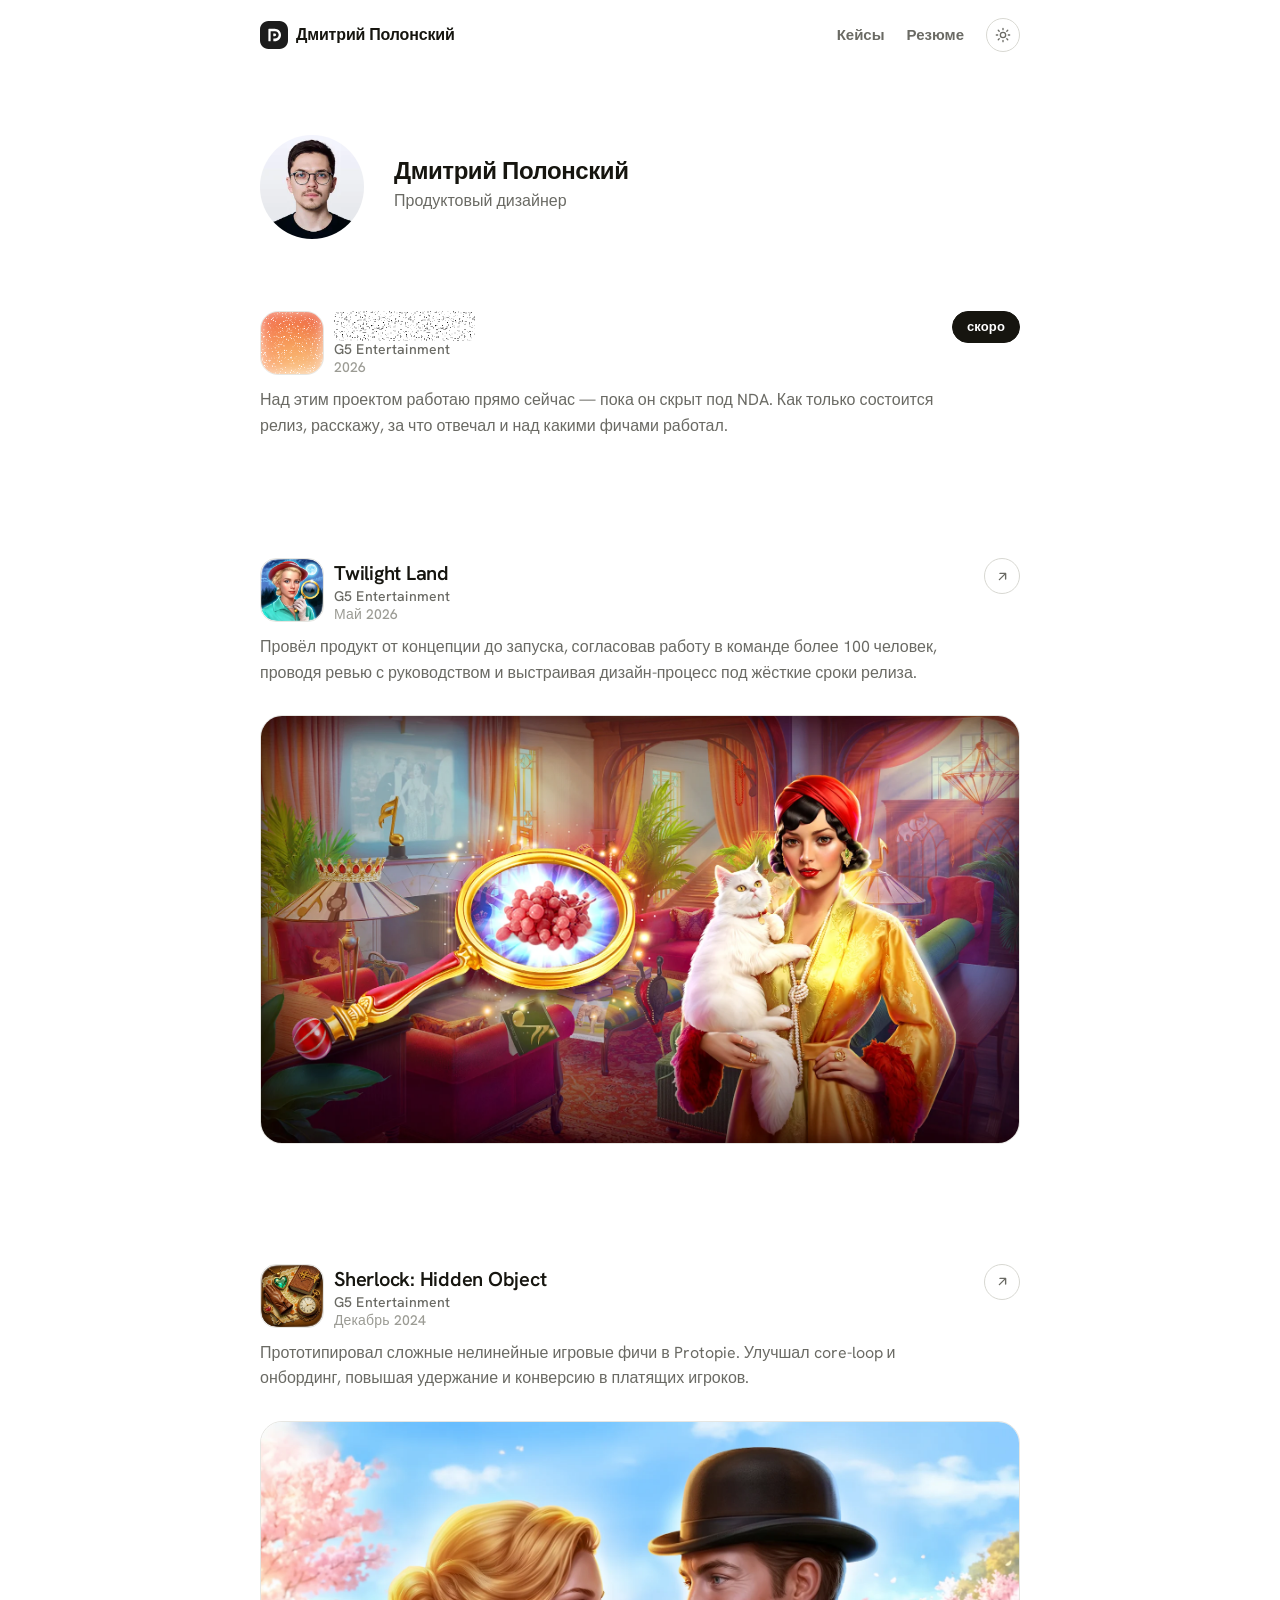
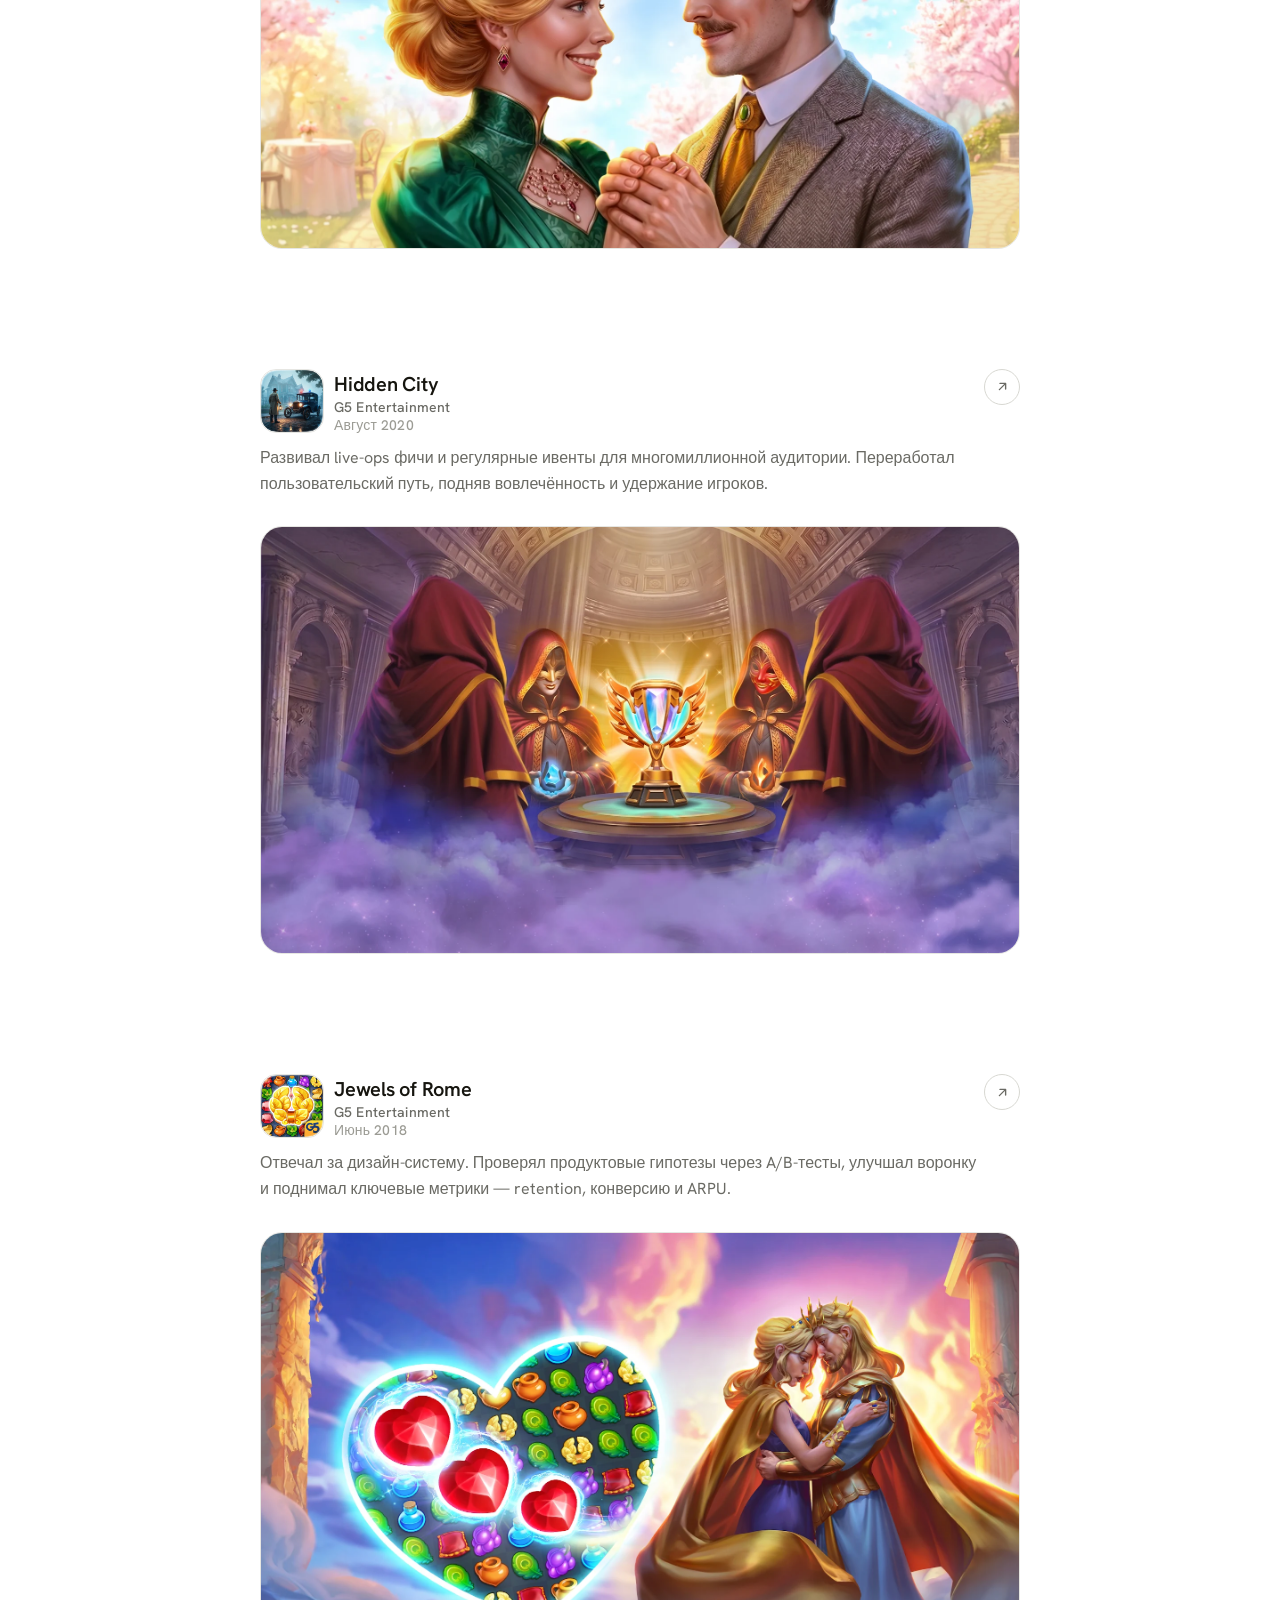
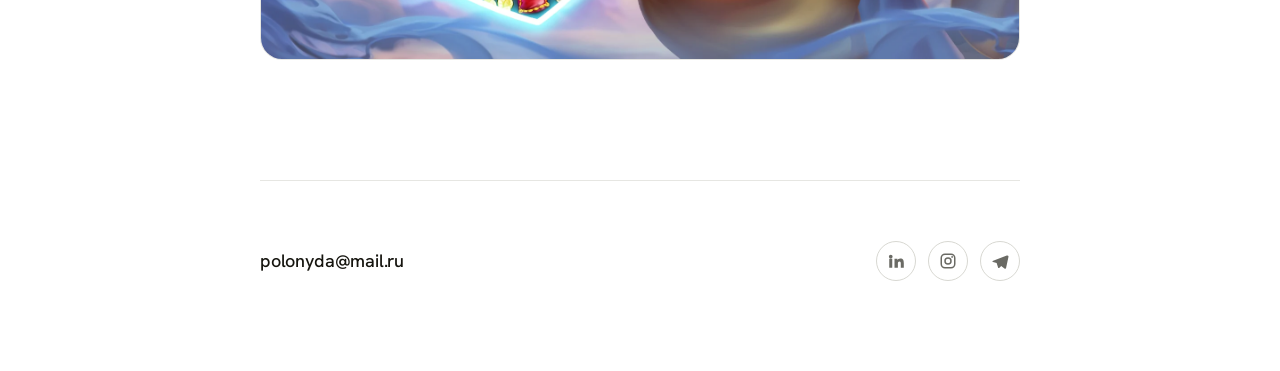
==== commit e1c74922: "NDA-блок: уточнено описание (за что отвечал и над какими фичами) Co-Authored-By: Claude Opus 4.8 <no" ====
--- a/index.html
+++ b/index.html
@@ -47,7 +47,7 @@
         <span class="project-title"><span class="spoiler"><span class="sp-c">Проект в NDA</span></span></span>
       </a><div class="project-meta"><span class="company">G5 Entertainment</span><span class="period">2026</span></div></div>
       <span class="go go-soon">скоро</span>
-      <p class="project-desc">Над этим проектом работаю прямо сейчас — пока он скрыт под NDA. Как только состоится релиз, подробно расскажу, что и как мы делали.</p>
+      <p class="project-desc">Над этим проектом работаю прямо сейчас — пока он скрыт под NDA. Как только состоится релиз, расскажу, за что отвечал и над какими фичами работал.</p>
     </article>
 
     <!-- 1 · Left Rail -->
